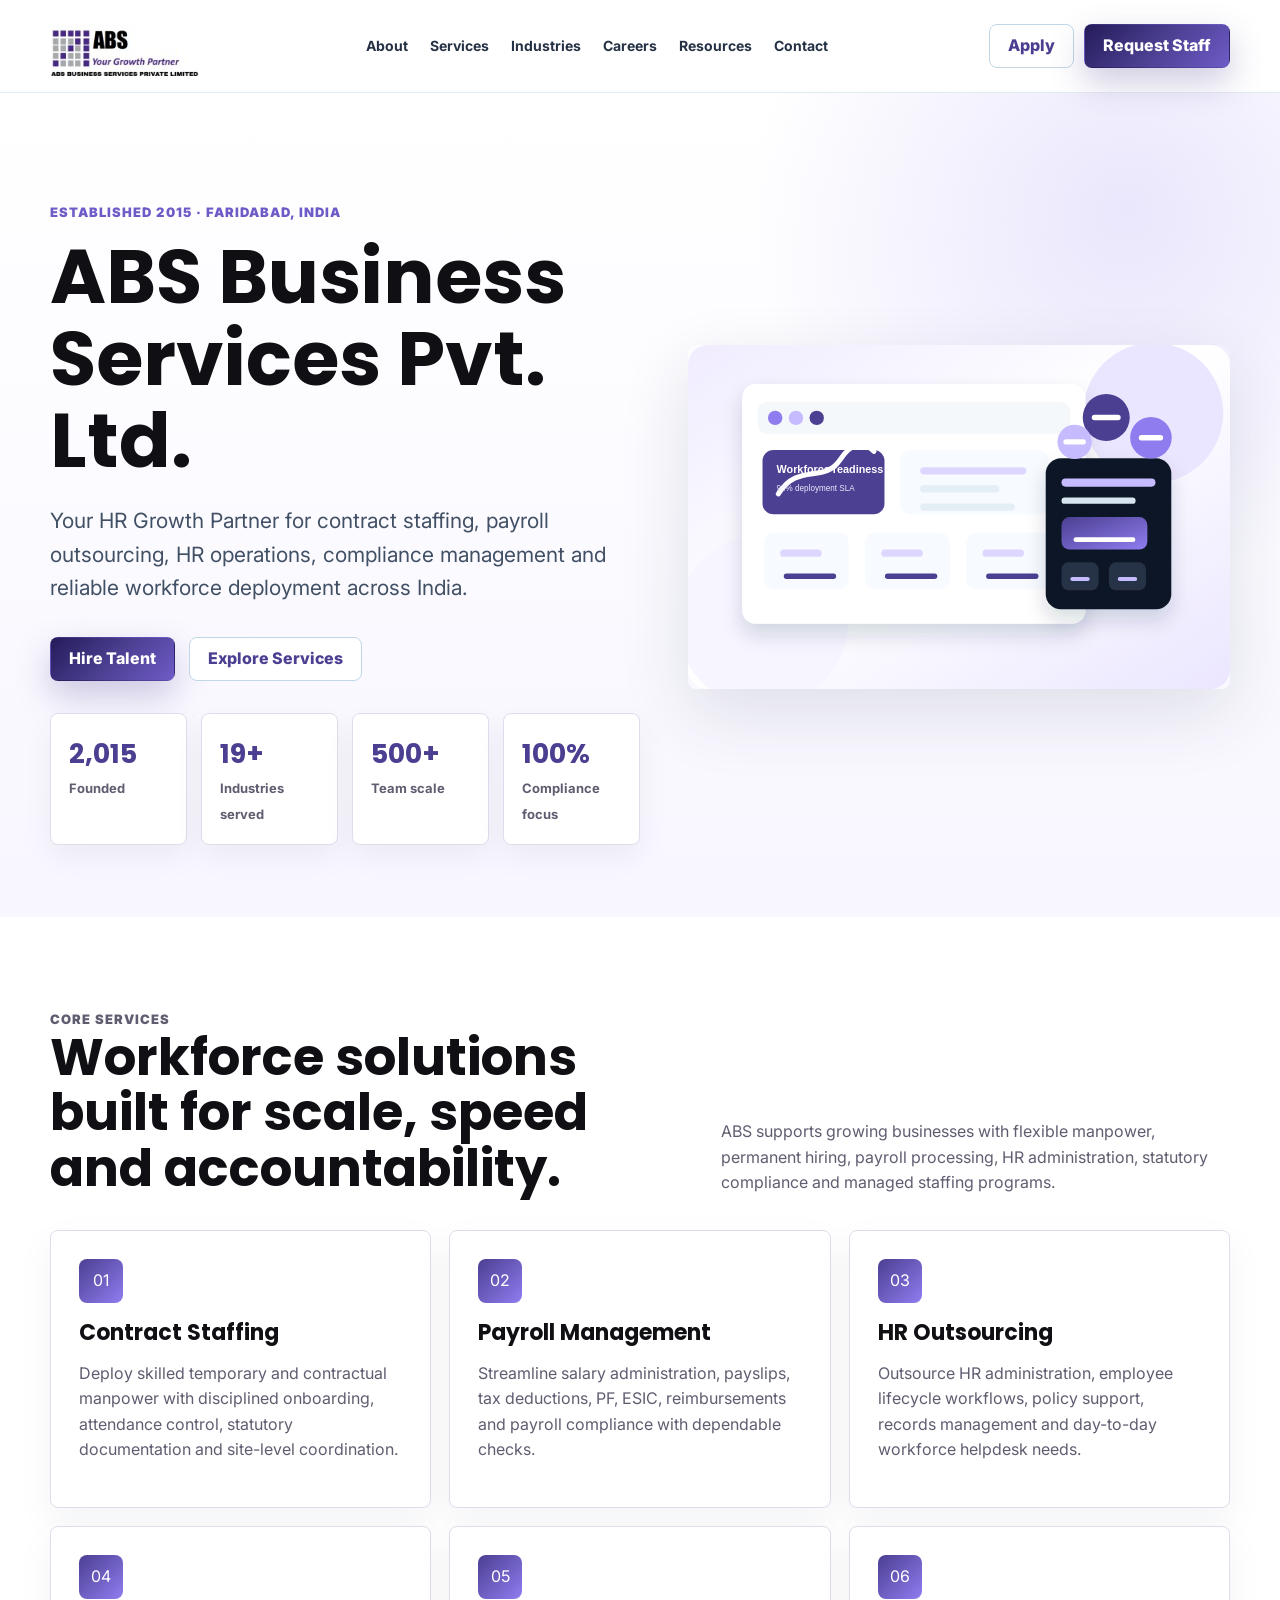
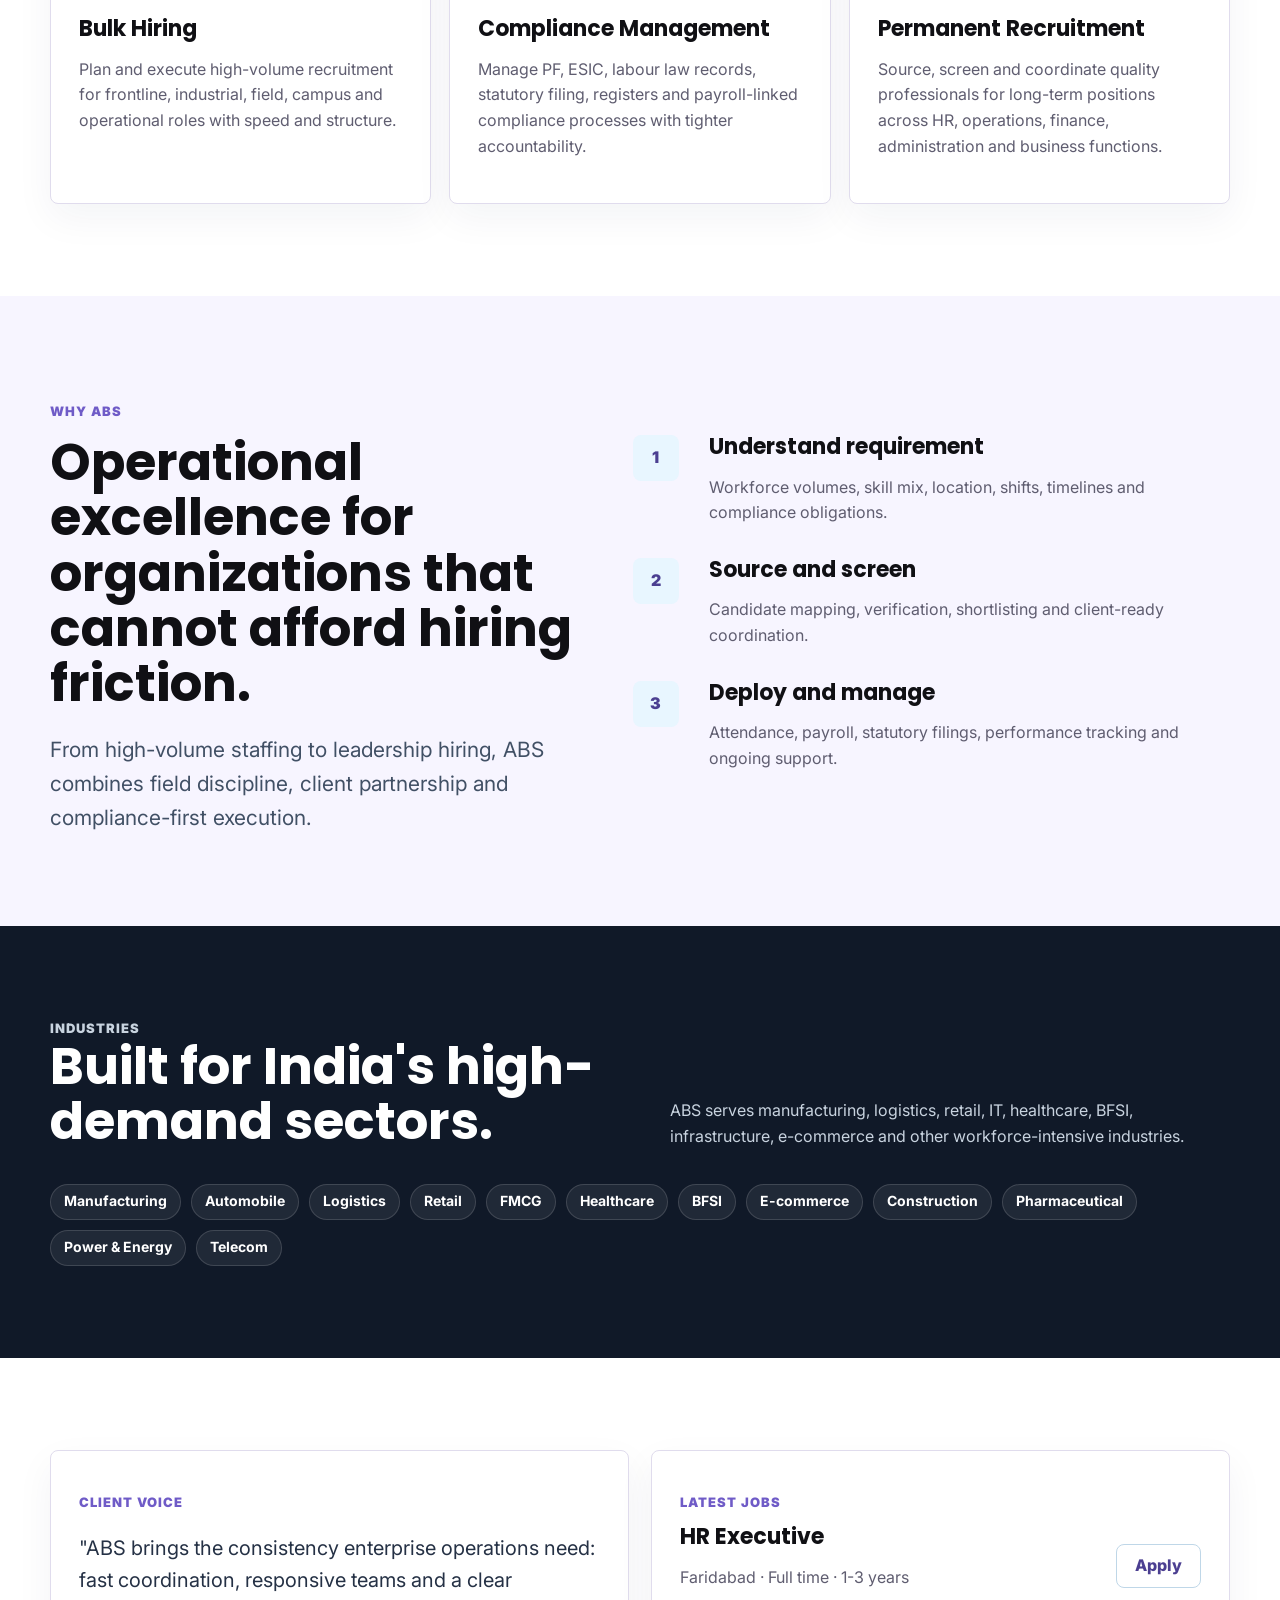
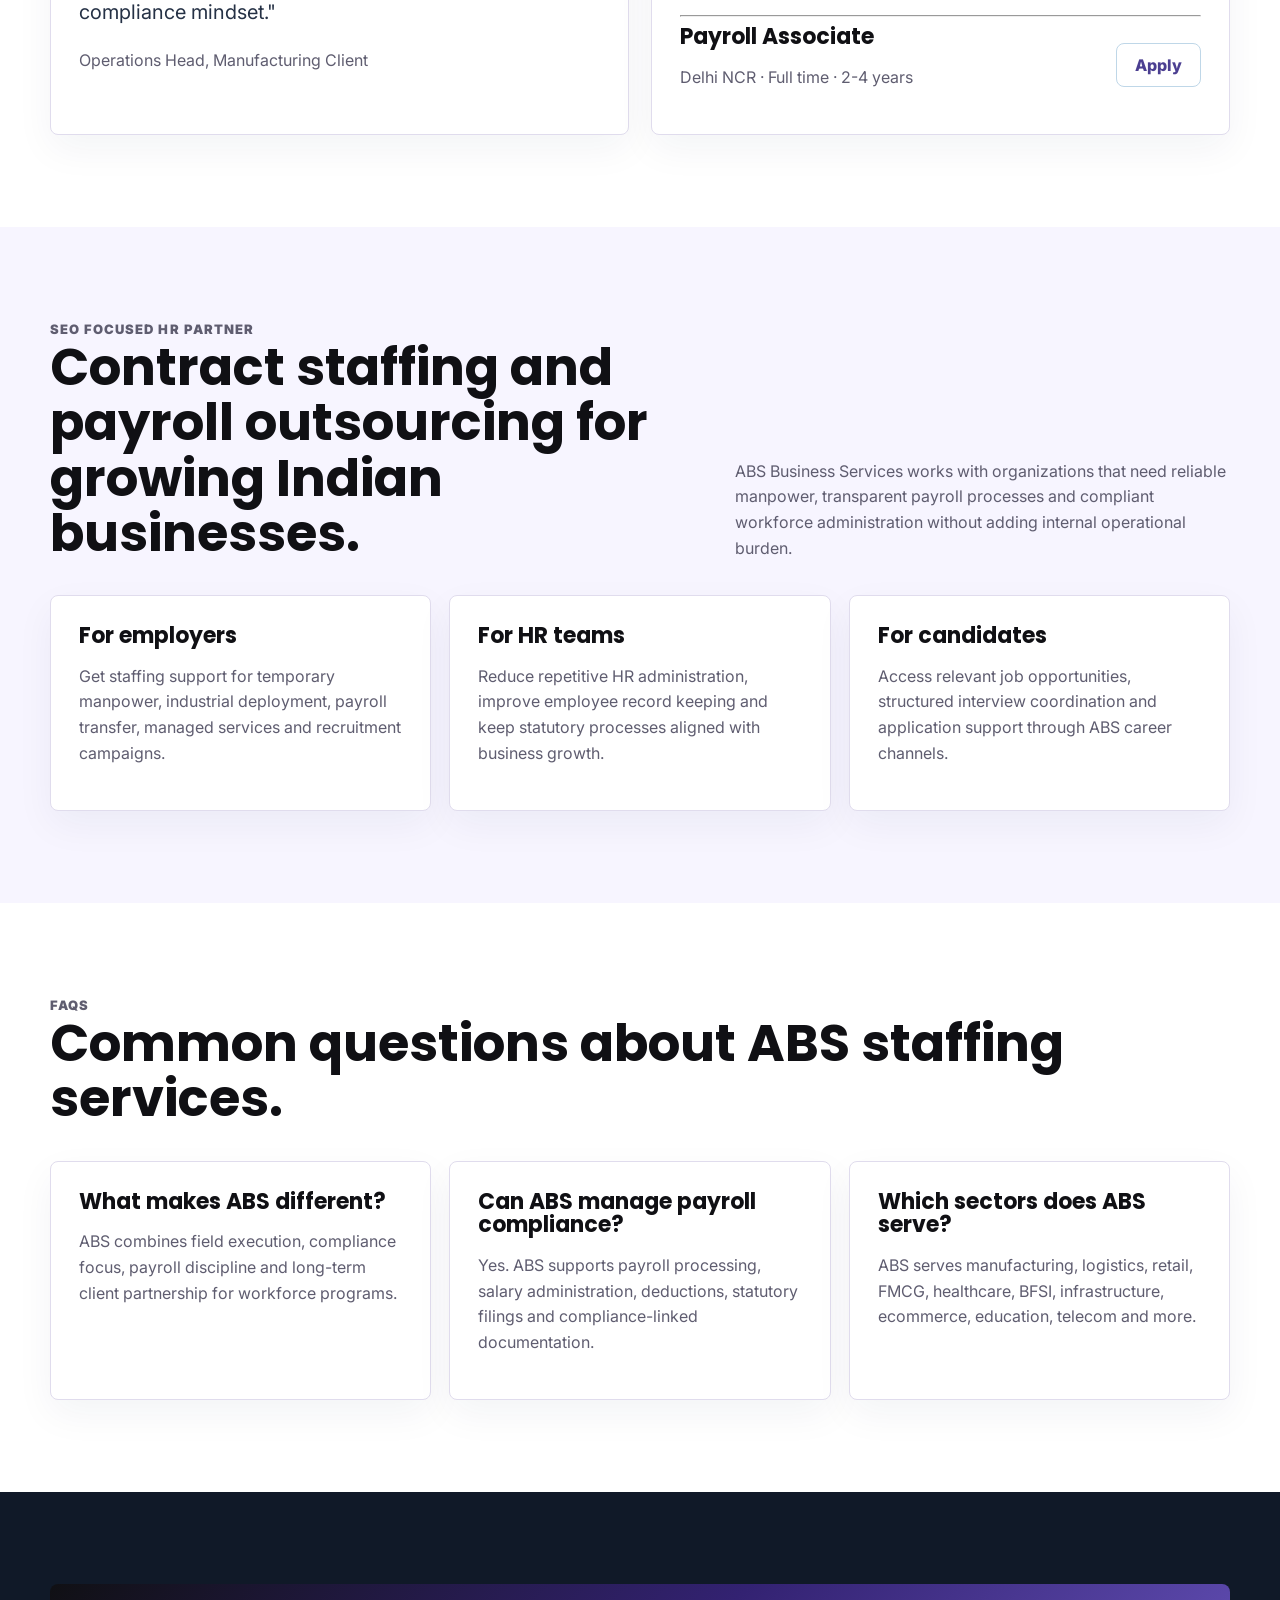
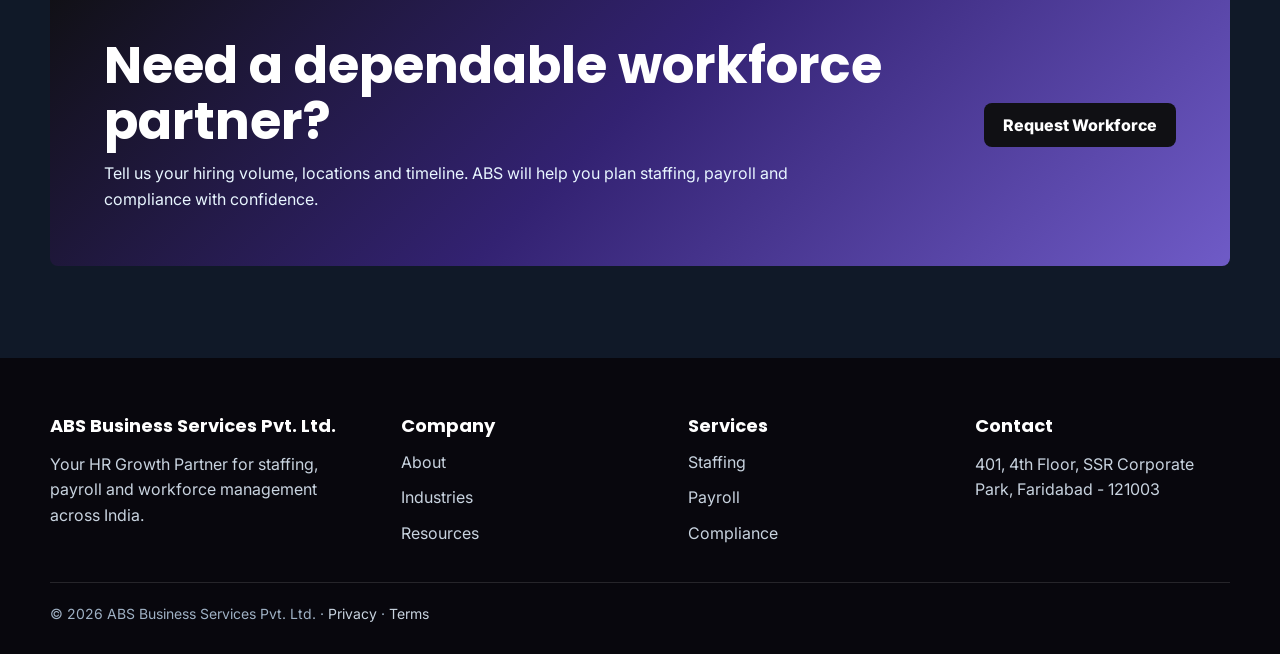
==== index.html @ 5b606b96 "Initial commit" ====
<!doctype html>
<html lang="en">
<head>
  <meta charset="utf-8">
  <meta name="viewport" content="width=device-width, initial-scale=1">
  <title>ABS Business Services Pvt. Ltd. | Your HR Growth Partner</title>
  <meta name="description" content="ABS Business Services Pvt. Ltd. is a Faridabad-based HR growth partner offering contract staffing, bulk hiring, payroll management, HR outsourcing, compliance and workforce management across India.">
  <meta name="keywords" content="contract staffing company India, payroll outsourcing Faridabad, HR outsourcing services, workforce management India, bulk hiring agency, staffing services Haryana">
  <meta property="og:title" content="ABS Business Services | Workforce Management and Staffing">
  <meta property="og:description" content="Scalable staffing, payroll and HR outsourcing solutions for enterprise teams.">
  <meta property="og:image" content="assets/abs-logo.png">
  <meta name="twitter:card" content="summary_large_image">
  <link rel="canonical" href="https://abs-bs.com/">
  <link rel="preconnect" href="https://fonts.googleapis.com">
  <link rel="preconnect" href="https://fonts.gstatic.com" crossorigin>
  <link href="https://fonts.googleapis.com/css2?family=Inter:wght@400;600;700;800;900&family=Poppins:wght@600;700;800&display=swap" rel="stylesheet">
  <link rel="stylesheet" href="styles.css">
  <script type="application/ld+json">{"@context":"https://schema.org","@type":"Organization","name":"ABS Business Services Pvt. Ltd.","url":"https://abs-bs.com","logo":"https://abs-bs.com/assets/abs-logo.png","slogan":"Your HR Growth Partner","foundingDate":"2015","address":{"@type":"PostalAddress","streetAddress":"401, 4th Floor, SSR Corporate Park, Opposite NHPC Metro Station, Main Mathura Road","addressLocality":"Faridabad","addressRegion":"Haryana","postalCode":"121003","addressCountry":"IN"},"knowsAbout":["Contract Staffing","Payroll Management","HR Outsourcing","Compliance Management","Bulk Hiring","Workforce Management"]}</script>
  <script type="application/ld+json">{"@context":"https://schema.org","@type":"FAQPage","mainEntity":[{"@type":"Question","name":"What services does ABS Business Services provide?","acceptedAnswer":{"@type":"Answer","text":"ABS provides contract staffing, general staffing, permanent recruitment, executive search, payroll management, HR outsourcing, workforce management, compliance management, industrial staffing, bulk hiring and managed services."}},{"@type":"Question","name":"Where is ABS Business Services located?","acceptedAnswer":{"@type":"Answer","text":"ABS Business Services is headquartered in Faridabad, Haryana, India, with its corporate office at SSR Corporate Park opposite NHPC Metro Station on Main Mathura Road."}},{"@type":"Question","name":"Can ABS support large-scale hiring?","acceptedAnswer":{"@type":"Answer","text":"Yes. ABS supports bulk hiring, volume recruitment, campus hiring and managed workforce programs for organizations across India."}}]}</script>
</head>
<body>
  <header class="site-header">
    <div class="container nav">
      <a class="brand" href="index.html"><img class="brand-logo" src="assets/abs-logo.png" alt="ABS Business Services Pvt. Ltd. logo"></a>
      <nav class="nav-links" aria-label="Primary navigation">
        <a href="about.html">About</a><a href="services.html">Services</a><a href="industries.html">Industries</a><a href="careers.html">Careers</a><a href="blog.html">Resources</a><a href="contact.html">Contact</a>
      </nav>
      <div class="nav-actions"><a class="btn btn-outline" href="careers.html">Apply</a><a class="btn btn-primary" href="employers.html">Request Staff</a><button class="menu-toggle" aria-label="Open menu" aria-expanded="false"></button></div>
    </div>
  </header>

  <main>
    <section class="hero">
      <div class="container hero-grid">
        <div>
          <p class="eyebrow">Established 2015 &middot; Faridabad, India</p>
          <h1>ABS Business Services Pvt. Ltd.</h1>
          <p class="lead">Your HR Growth Partner for contract staffing, payroll outsourcing, HR operations, compliance management and reliable workforce deployment across India.</p>
          <div class="hero-actions">
            <a class="btn btn-primary" href="employers.html">Hire Talent</a>
            <a class="btn btn-outline" href="services.html">Explore Services</a>
          </div>
          <div class="metric-strip">
            <div class="metric"><strong data-count="2015"></strong><span>Founded</span></div>
            <div class="metric"><strong data-count="19" data-suffix="+"></strong><span>Industries served</span></div>
            <div class="metric"><strong data-count="500" data-suffix="+"></strong><span>Team scale</span></div>
            <div class="metric"><strong data-count="100" data-suffix="%"></strong><span>Compliance focus</span></div>
          </div>
        </div>
        <div class="hero-card"><img src="assets/hero-workforce.svg" alt="Corporate workforce management dashboard illustration"></div>
      </div>
    </section>

    <section>
      <div class="container">
        <div class="section-head">
          <div><p class="eyebrow">Core Services</p><h2>Workforce solutions built for scale, speed and accountability.</h2></div>
          <p>ABS supports growing businesses with flexible manpower, permanent hiring, payroll processing, HR administration, statutory compliance and managed staffing programs.</p>
        </div>
        <div class="grid-3">
          <article class="card reveal"><div class="icon">01</div><h3>Contract Staffing</h3><p class="muted">Deploy skilled temporary and contractual manpower with disciplined onboarding, attendance control, statutory documentation and site-level coordination.</p></article>
          <article class="card reveal"><div class="icon">02</div><h3>Payroll Management</h3><p class="muted">Streamline salary administration, payslips, tax deductions, PF, ESIC, reimbursements and payroll compliance with dependable checks.</p></article>
          <article class="card reveal"><div class="icon">03</div><h3>HR Outsourcing</h3><p class="muted">Outsource HR administration, employee lifecycle workflows, policy support, records management and day-to-day workforce helpdesk needs.</p></article>
          <article class="card reveal"><div class="icon">04</div><h3>Bulk Hiring</h3><p class="muted">Plan and execute high-volume recruitment for frontline, industrial, field, campus and operational roles with speed and structure.</p></article>
          <article class="card reveal"><div class="icon">05</div><h3>Compliance Management</h3><p class="muted">Manage PF, ESIC, labour law records, statutory filing, registers and payroll-linked compliance processes with tighter accountability.</p></article>
          <article class="card reveal"><div class="icon">06</div><h3>Permanent Recruitment</h3><p class="muted">Source, screen and coordinate quality professionals for long-term positions across HR, operations, finance, administration and business functions.</p></article>
        </div>
      </div>
    </section>

    <section class="band">
      <div class="container split">
        <div>
          <p class="eyebrow">Why ABS</p>
          <h2>Operational excellence for organizations that cannot afford hiring friction.</h2>
          <p class="lead">From high-volume staffing to leadership hiring, ABS combines field discipline, client partnership and compliance-first execution.</p>
        </div>
        <div class="process">
          <article class="process-item"><div><h3>Understand requirement</h3><p class="muted">Workforce volumes, skill mix, location, shifts, timelines and compliance obligations.</p></div></article>
          <article class="process-item"><div><h3>Source and screen</h3><p class="muted">Candidate mapping, verification, shortlisting and client-ready coordination.</p></div></article>
          <article class="process-item"><div><h3>Deploy and manage</h3><p class="muted">Attendance, payroll, statutory filings, performance tracking and ongoing support.</p></div></article>
        </div>
      </div>
    </section>

    <section class="dark-band">
      <div class="container">
        <div class="section-head">
          <div><p class="eyebrow">Industries</p><h2>Built for India's high-demand sectors.</h2></div>
          <p>ABS serves manufacturing, logistics, retail, IT, healthcare, BFSI, infrastructure, e-commerce and other workforce-intensive industries.</p>
        </div>
        <div class="pill-row">
          <span class="pill">Manufacturing</span><span class="pill">Automobile</span><span class="pill">Logistics</span><span class="pill">Retail</span><span class="pill">FMCG</span><span class="pill">Healthcare</span><span class="pill">BFSI</span><span class="pill">E-commerce</span><span class="pill">Construction</span><span class="pill">Pharmaceutical</span><span class="pill">Power & Energy</span><span class="pill">Telecom</span>
        </div>
      </div>
    </section>

    <section>
      <div class="container grid-2">
        <article class="card">
          <p class="eyebrow">Client Voice</p>
          <p class="testimonial">"ABS brings the consistency enterprise operations need: fast coordination, responsive teams and a clear compliance mindset."</p>
          <p class="muted">Operations Head, Manufacturing Client</p>
        </article>
        <article class="card">
          <p class="eyebrow">Latest Jobs</p>
          <div class="job-card"><div><h3>HR Executive</h3><p class="muted">Faridabad &middot; Full time &middot; 1-3 years</p></div><a class="btn btn-outline" href="careers.html">Apply</a></div>
          <hr>
          <div class="job-card"><div><h3>Payroll Associate</h3><p class="muted">Delhi NCR &middot; Full time &middot; 2-4 years</p></div><a class="btn btn-outline" href="careers.html">Apply</a></div>
        </article>
      </div>
    </section>

    <section class="band">
      <div class="container">
        <div class="section-head">
          <div><p class="eyebrow">SEO Focused HR Partner</p><h2>Contract staffing and payroll outsourcing for growing Indian businesses.</h2></div>
          <p>ABS Business Services works with organizations that need reliable manpower, transparent payroll processes and compliant workforce administration without adding internal operational burden.</p>
        </div>
        <div class="grid-3">
          <article class="card"><h3>For employers</h3><p class="muted">Get staffing support for temporary manpower, industrial deployment, payroll transfer, managed services and recruitment campaigns.</p></article>
          <article class="card"><h3>For HR teams</h3><p class="muted">Reduce repetitive HR administration, improve employee record keeping and keep statutory processes aligned with business growth.</p></article>
          <article class="card"><h3>For candidates</h3><p class="muted">Access relevant job opportunities, structured interview coordination and application support through ABS career channels.</p></article>
        </div>
      </div>
    </section>

    <section>
      <div class="container">
        <div class="section-head">
          <div><p class="eyebrow">FAQs</p><h2>Common questions about ABS staffing services.</h2></div>
        </div>
        <div class="grid-3">
          <article class="card"><h3>What makes ABS different?</h3><p class="muted">ABS combines field execution, compliance focus, payroll discipline and long-term client partnership for workforce programs.</p></article>
          <article class="card"><h3>Can ABS manage payroll compliance?</h3><p class="muted">Yes. ABS supports payroll processing, salary administration, deductions, statutory filings and compliance-linked documentation.</p></article>
          <article class="card"><h3>Which sectors does ABS serve?</h3><p class="muted">ABS serves manufacturing, logistics, retail, FMCG, healthcare, BFSI, infrastructure, ecommerce, education, telecom and more.</p></article>
        </div>
      </div>
    </section>

    <section class="dark-band">
      <div class="container">
        <div class="cta">
          <div><h2>Need a dependable workforce partner?</h2><p>Tell us your hiring volume, locations and timeline. ABS will help you plan staffing, payroll and compliance with confidence.</p></div>
          <a class="btn btn-dark" href="employers.html">Request Workforce</a>
        </div>
      </div>
    </section>
  </main>

  <footer class="footer">
    <div class="container footer-grid">
      <div><h3>ABS Business Services Pvt. Ltd.</h3><p>Your HR Growth Partner for staffing, payroll and workforce management across India.</p></div>
      <div><h3>Company</h3><ul><li><a href="about.html">About</a></li><li><a href="industries.html">Industries</a></li><li><a href="blog.html">Resources</a></li></ul></div>
      <div><h3>Services</h3><ul><li><a href="services.html">Staffing</a></li><li><a href="services.html#payroll">Payroll</a></li><li><a href="services.html#compliance">Compliance</a></li></ul></div>
      <div><h3>Contact</h3><p>401, 4th Floor, SSR Corporate Park, Faridabad - 121003</p></div>
    </div>
    <div class="container copyright">&copy; 2026 ABS Business Services Pvt. Ltd. &middot; <a href="privacy.html">Privacy</a> &middot; <a href="terms.html">Terms</a></div>
  </footer>
  <script src="script.js"></script>
</body>
</html>
---- styles.css ----
:root {
  --primary: #4b3f91;
  --secondary: #6f5bc7;
  --accent: #8f7df0;
  --dark: #101014;
  --muted: #5f5d70;
  --line: #e0dced;
  --soft: #f7f5ff;
  --white: #ffffff;
  --shadow: 0 24px 70px rgba(15, 38, 67, .12);
  --radius: 8px;
}

* { box-sizing: border-box; }
html { scroll-behavior: smooth; }
body {
  margin: 0;
  font-family: Inter, ui-sans-serif, system-ui, -apple-system, BlinkMacSystemFont, "Segoe UI", sans-serif;
  color: var(--dark);
  background: var(--white);
  line-height: 1.6;
}

a { color: inherit; text-decoration: none; }
img { display: block; max-width: 100%; }
button, input, textarea, select { font: inherit; }

.container { width: min(1180px, calc(100% - 40px)); margin: 0 auto; }
.site-header {
  position: sticky;
  top: 0;
  z-index: 20;
  background: rgba(255,255,255,.92);
  backdrop-filter: blur(16px);
  border-bottom: 1px solid rgba(220,231,239,.8);
}
.nav { display: flex; align-items: center; justify-content: space-between; min-height: 76px; gap: 20px; }
.brand { display: flex; align-items: center; gap: 12px; font-weight: 800; letter-spacing: 0; }
.brand-logo { width: 154px; height: auto; }
.brand-mark {
  display: grid; place-items: center;
  width: 44px; height: 44px; border-radius: 8px;
  color: #fff; background: linear-gradient(135deg, var(--primary), var(--accent));
  box-shadow: 0 14px 32px rgba(75,63,145,.24);
}
.brand small { display: block; color: var(--muted); font-size: 12px; font-weight: 700; text-transform: uppercase; }
.nav-links { display: flex; align-items: center; gap: 22px; font-size: 14px; font-weight: 700; color: #253145; }
.nav-links a:hover { color: var(--secondary); }
.nav-actions { display: flex; align-items: center; gap: 10px; }
.menu-toggle { display: none; border: 0; background: var(--soft); width: 42px; height: 42px; border-radius: var(--radius); position: relative; }
.menu-toggle::before {
  content: "";
  width: 18px;
  height: 2px;
  background: var(--primary);
  box-shadow: 0 6px 0 var(--primary), 0 -6px 0 var(--primary);
}
.btn {
  display: inline-flex; align-items: center; justify-content: center; gap: 9px;
  min-height: 44px; padding: 0 18px; border-radius: var(--radius);
  border: 1px solid transparent; font-weight: 800; cursor: pointer;
  transition: transform .2s ease, box-shadow .2s ease, background .2s ease;
}
.btn:hover { transform: translateY(-2px); }
.btn-primary { color: #fff; background: linear-gradient(135deg, #241b59, var(--primary), var(--secondary)); box-shadow: 0 14px 34px rgba(75,63,145,.28); }
.btn-outline { color: var(--primary); border-color: #bfd7e8; background: #fff; }
.btn-dark { color: #fff; background: var(--dark); }

.hero {
  min-height: calc(100vh - 76px);
  display: grid;
  align-items: center;
  padding: 56px 0 32px;
  background:
    radial-gradient(circle at 88% 14%, rgba(143,125,240,.18), transparent 28%),
    linear-gradient(180deg, #fff 0%, #f8f6ff 100%);
}
.hero-grid { display: grid; grid-template-columns: 1fr .92fr; gap: 48px; align-items: center; }
.eyebrow { color: var(--secondary); font-weight: 900; text-transform: uppercase; letter-spacing: .08em; font-size: 13px; }
h1, h2, h3 { font-family: Poppins, Inter, sans-serif; line-height: 1.08; letter-spacing: 0; margin: 0; }
h1 { font-size: clamp(42px, 6vw, 76px); max-width: 870px; }
h2 { font-size: clamp(30px, 4vw, 52px); }
h3 { font-size: 22px; }
.lead { font-size: clamp(17px, 2vw, 21px); color: #415065; max-width: 730px; margin: 22px 0 0; }
.hero-actions { display: flex; flex-wrap: wrap; gap: 14px; margin-top: 32px; }
.hero-card { position: relative; }
.hero-card img { border-radius: 8px; box-shadow: var(--shadow); }
.metric-strip {
  display: grid; grid-template-columns: repeat(4, 1fr); gap: 14px;
  margin-top: 32px;
}
.metric {
  padding: 18px; background: #fff; border: 1px solid var(--line); border-radius: var(--radius);
  box-shadow: 0 12px 30px rgba(16,45,72,.06);
}
.metric strong { display: block; color: var(--primary); font-size: 27px; font-family: Poppins, sans-serif; }
.metric span { color: var(--muted); font-size: 13px; font-weight: 700; }

section { padding: 92px 0; }
.section-head { display: flex; justify-content: space-between; gap: 28px; align-items: end; margin-bottom: 34px; }
.section-head p { max-width: 560px; color: var(--muted); margin: 0; }
.band { background: var(--soft); }
.dark-band { background: #101928; color: #fff; }
.dark-band p, .dark-band .muted { color: #c8d3df; }
.grid-3 { display: grid; grid-template-columns: repeat(3, 1fr); gap: 18px; }
.grid-2 { display: grid; grid-template-columns: repeat(2, 1fr); gap: 22px; }
.card {
  background: #fff; border: 1px solid var(--line); border-radius: var(--radius);
  padding: 28px; box-shadow: 0 14px 38px rgba(16,45,72,.05);
}
.card:hover { transform: translateY(-3px); transition: transform .2s ease; }
.dark-band .card { background: #172235; border-color: rgba(255,255,255,.1); }
.icon {
  width: 44px; height: 44px; border-radius: 8px;
  display: grid; place-items: center; color: #fff;
  background: linear-gradient(135deg, var(--primary), var(--accent));
  margin-bottom: 18px;
}
.muted { color: var(--muted); }
.pill-row { display: flex; flex-wrap: wrap; gap: 10px; }
.pill {
  display: inline-flex; align-items: center; min-height: 36px; padding: 0 13px;
  border-radius: 999px; border: 1px solid var(--line); background: #fff; color: #314154; font-weight: 700; font-size: 14px;
}
.dark-band .pill { background: rgba(255,255,255,.07); border-color: rgba(255,255,255,.14); color: #fff; }
.process { counter-reset: step; display: grid; gap: 16px; }
.process-item { display: grid; grid-template-columns: 58px 1fr; gap: 18px; align-items: start; }
.process-item::before {
  counter-increment: step; content: counter(step);
  width: 46px; height: 46px; border-radius: 8px;
  display: grid; place-items: center;
  background: #e8f6ff; color: var(--primary); font-weight: 900;
}
.testimonial { font-size: 20px; color: #253145; }
.job-card { display: grid; grid-template-columns: 1fr auto; gap: 18px; align-items: center; }
.form {
  display: grid; gap: 14px;
}
.form input, .form textarea, .form select {
  width: 100%; border: 1px solid var(--line); border-radius: var(--radius);
  min-height: 48px; padding: 12px 14px; background: #fff; color: var(--dark);
}
.form textarea { min-height: 126px; resize: vertical; }
.cta {
  padding: 54px; border-radius: 8px;
  background: linear-gradient(135deg, #101014, #332272 48%, #6f5bc7);
  color: #fff; display: grid; grid-template-columns: 1fr auto; gap: 24px; align-items: center;
}
.cta p { color: #e8f6ff; margin: 12px 0 0; max-width: 760px; }
.page-hero { padding: 84px 0 54px; background: linear-gradient(180deg, #fff, #f8f6ff); }
.page-hero h1 { font-size: clamp(38px, 5vw, 64px); }
.split { display: grid; grid-template-columns: .95fr 1.05fr; gap: 42px; align-items: center; }
.timeline { border-left: 3px solid #d9ecf7; padding-left: 24px; display: grid; gap: 22px; }
.timeline article { position: relative; }
.timeline article::before { content: ""; position: absolute; left: -33px; top: 6px; width: 15px; height: 15px; border-radius: 50%; background: var(--accent); }
.footer { background: #08070d; color: #e7e2ff; padding: 58px 0 28px; }
.footer-grid { display: grid; grid-template-columns: 1.25fr repeat(3, 1fr); gap: 32px; }
.footer h3 { color: #fff; font-size: 18px; margin-bottom: 14px; }
.footer a, .footer p { color: #c8d3df; }
.footer ul { padding: 0; margin: 0; list-style: none; display: grid; gap: 10px; }
.copyright { border-top: 1px solid rgba(255,255,255,.12); margin-top: 36px; padding-top: 20px; color: #9fb1c4; font-size: 14px; }
.reveal { opacity: 0; transform: translateY(18px); transition: opacity .55s ease, transform .55s ease; }
.reveal.visible { opacity: 1; transform: none; }

@media (max-width: 940px) {
  .nav-links {
    position: absolute; inset: 76px 20px auto 20px; display: none; flex-direction: column;
    align-items: stretch; padding: 18px; background: #fff; border: 1px solid var(--line); border-radius: 8px; box-shadow: var(--shadow);
  }
  .nav-links.open { display: flex; }
  .menu-toggle { display: inline-grid; place-items: center; }
  .nav-actions .btn-outline { display: none; }
  .hero { min-height: auto; }
  .hero-grid, .split, .cta { grid-template-columns: 1fr; }
  .metric-strip, .grid-3, .grid-2, .footer-grid { grid-template-columns: 1fr; }
  .section-head { display: block; }
  .section-head p { margin-top: 14px; }
  section { padding: 68px 0; }
  .cta { padding: 34px; }
}

@media (max-width: 540px) {
  .container { width: min(100% - 28px, 1180px); }
  .nav { min-height: 68px; }
  .brand small { display: none; }
  .brand-logo { width: 132px; }
  .hero-actions, .nav-actions { width: auto; }
  .btn { width: 100%; }
  .nav-actions .btn-primary { display: none; }
  .hero-card { margin-top: 10px; }
  .job-card { grid-template-columns: 1fr; }
  .page-hero { padding-top: 58px; }
}
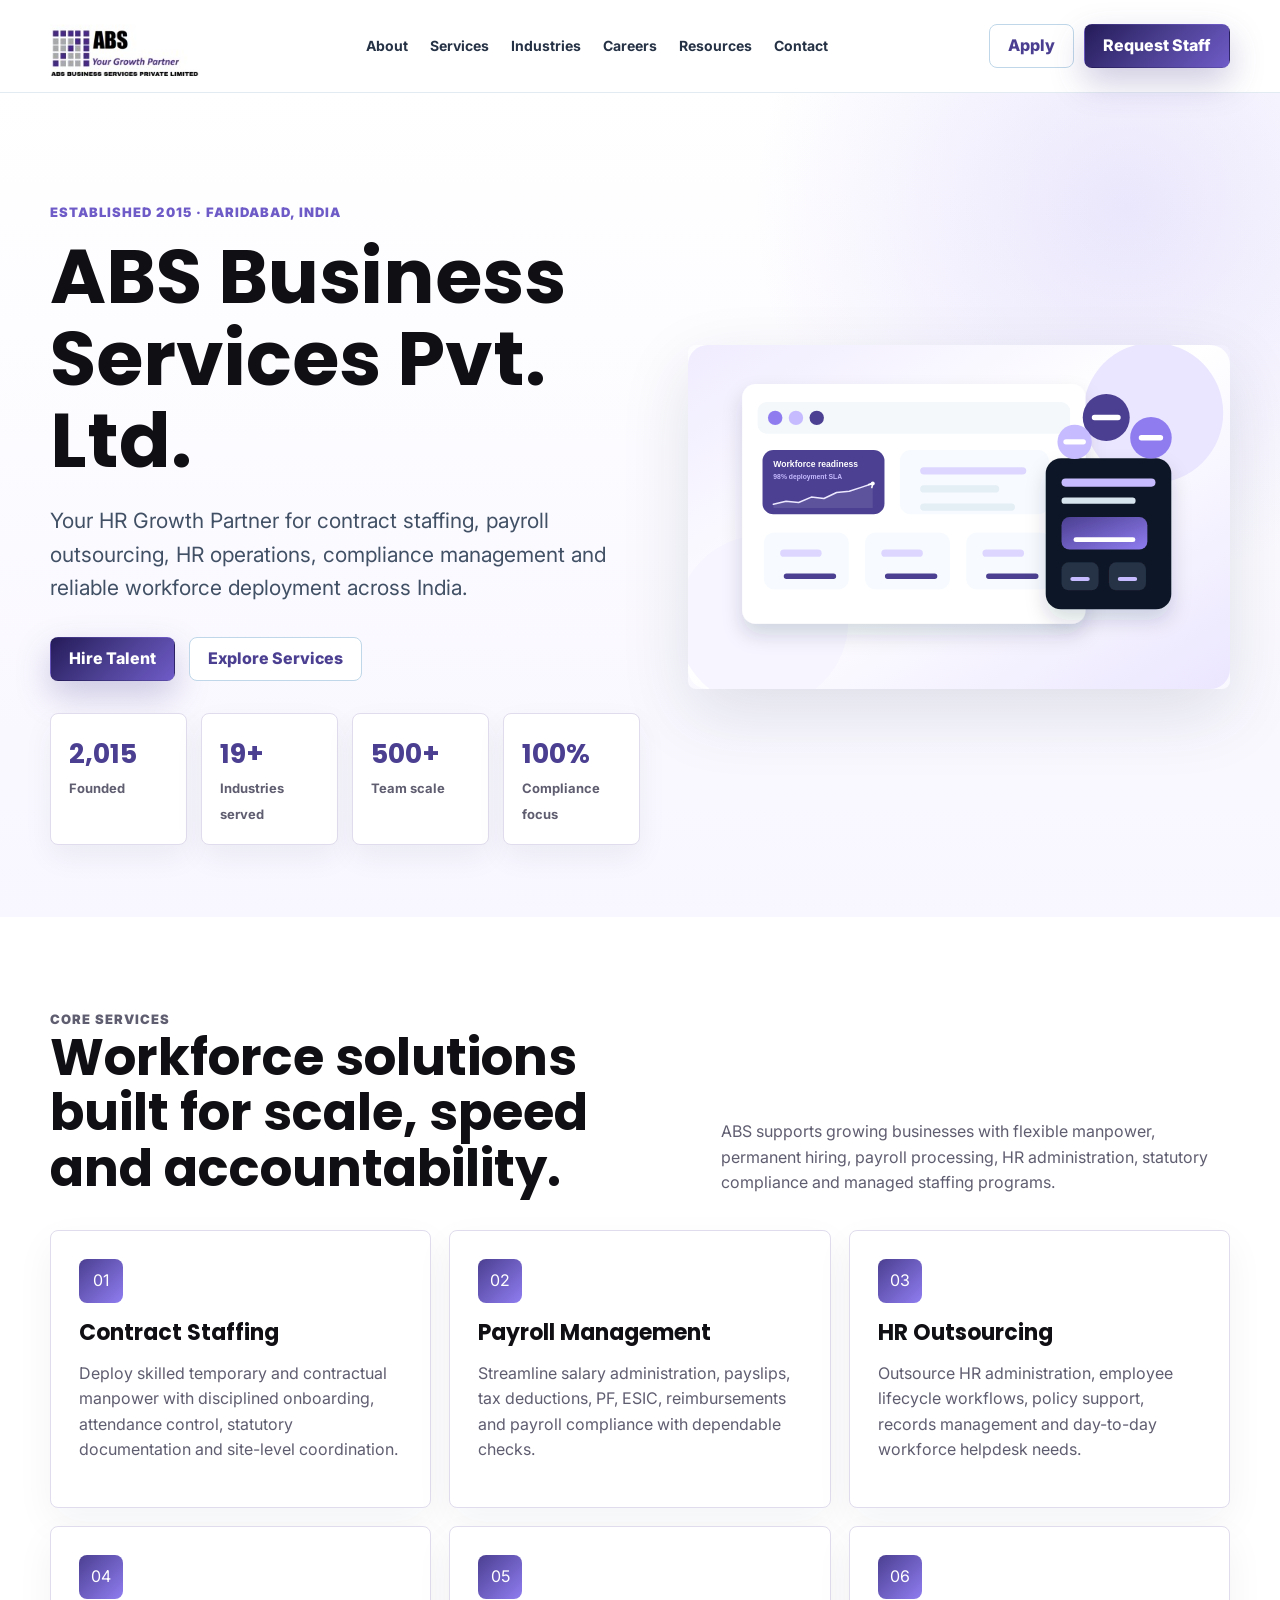
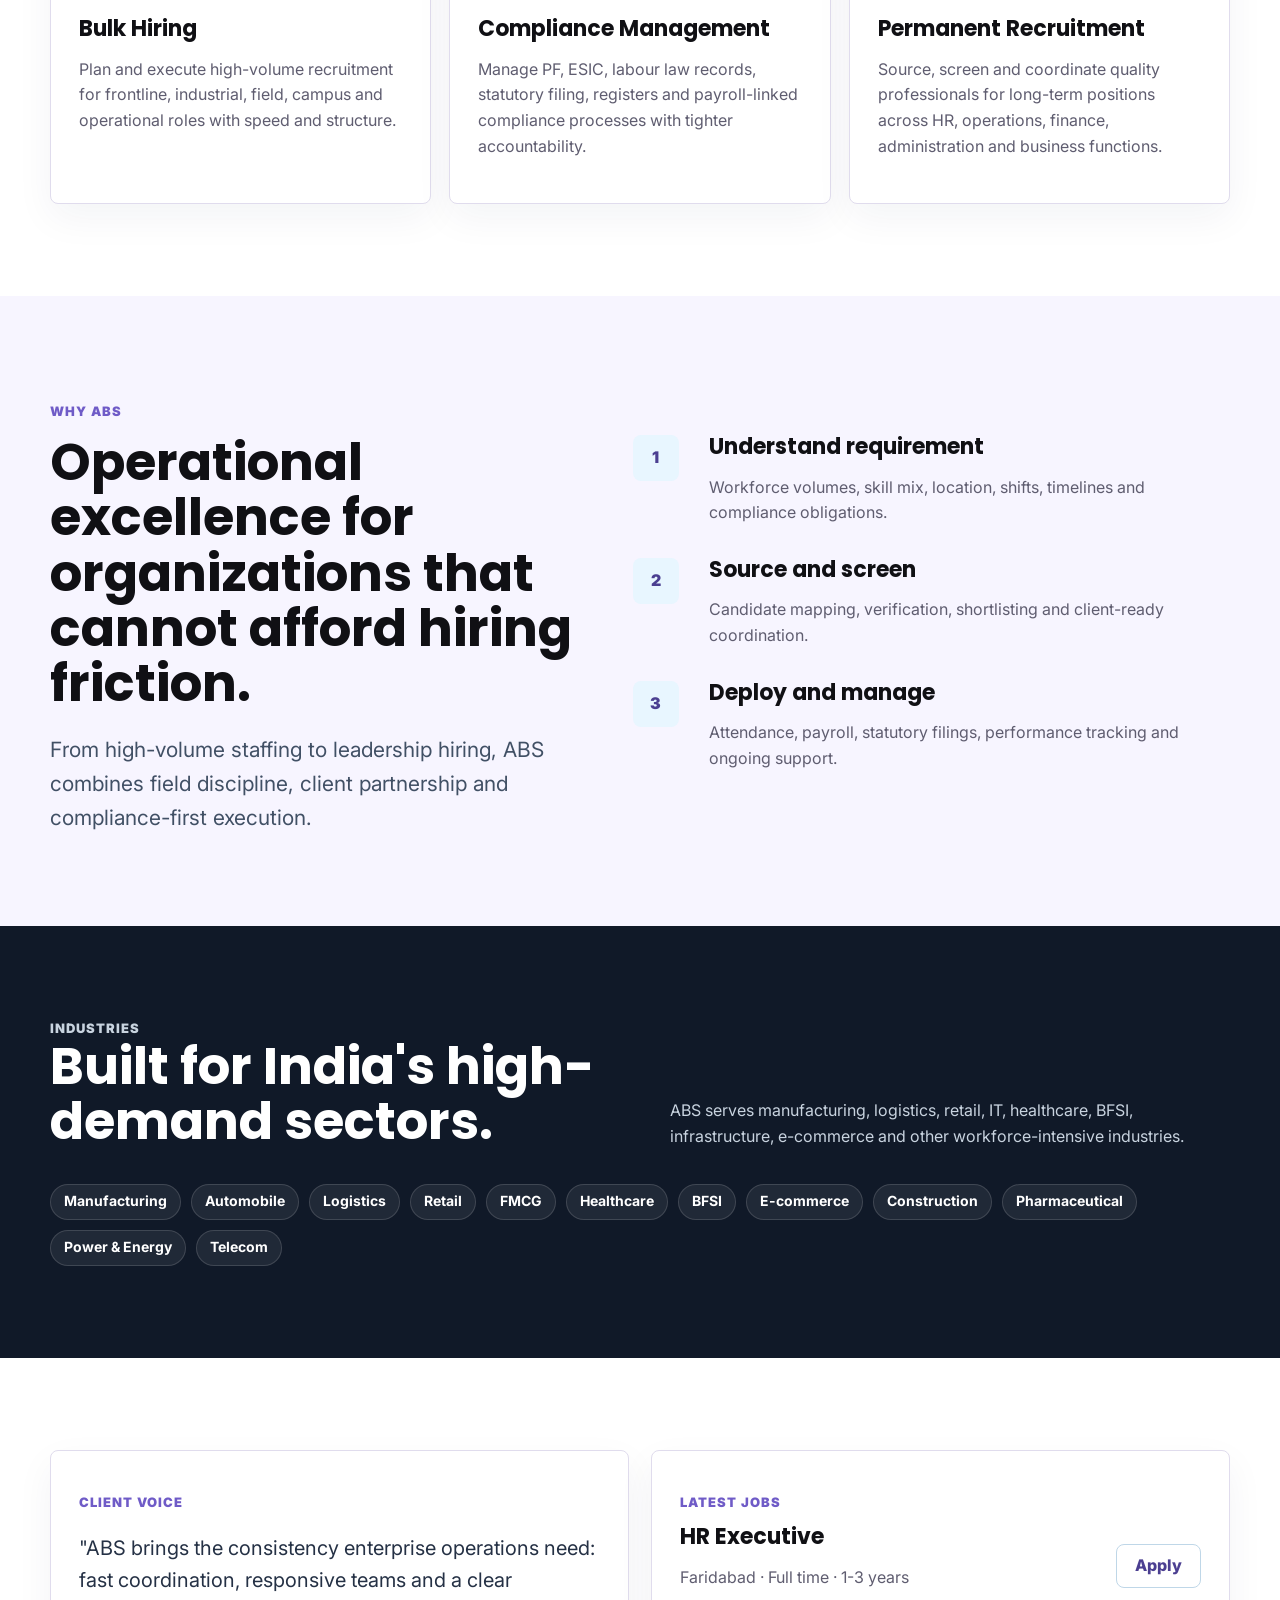
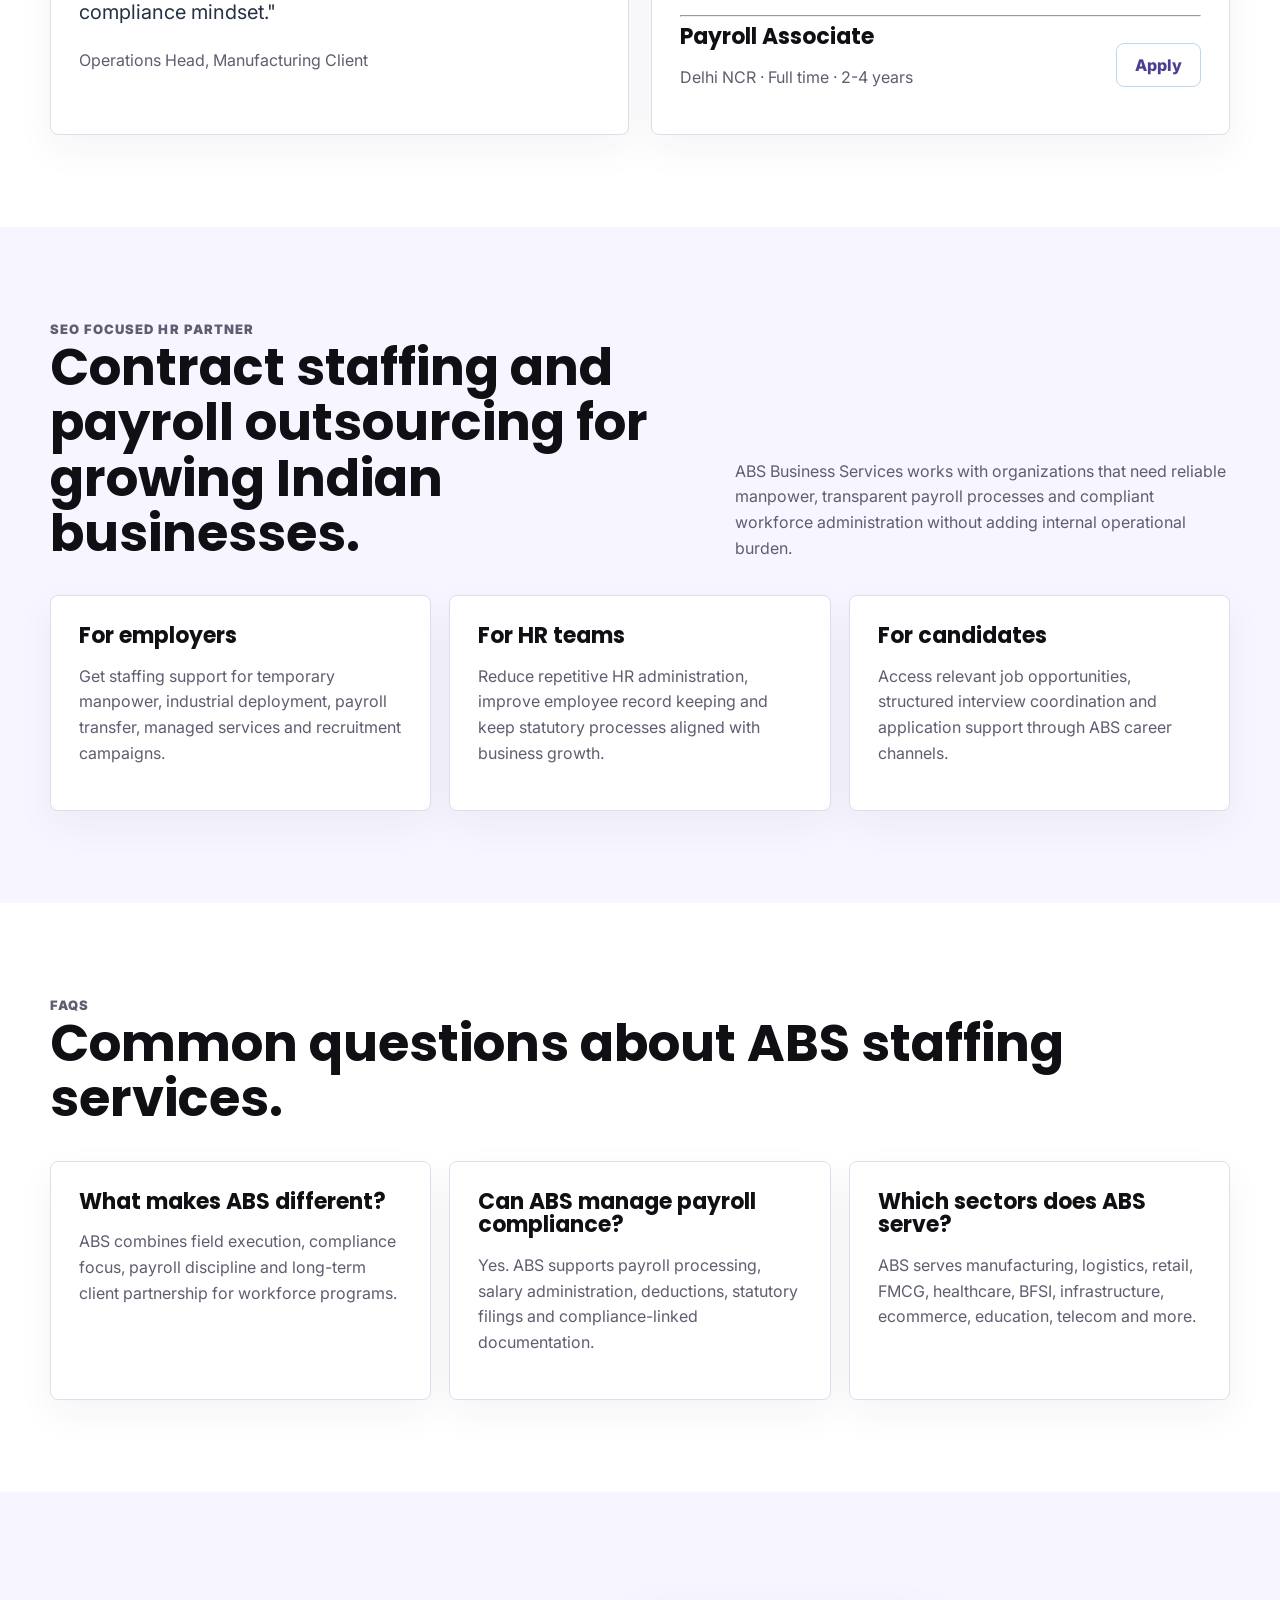
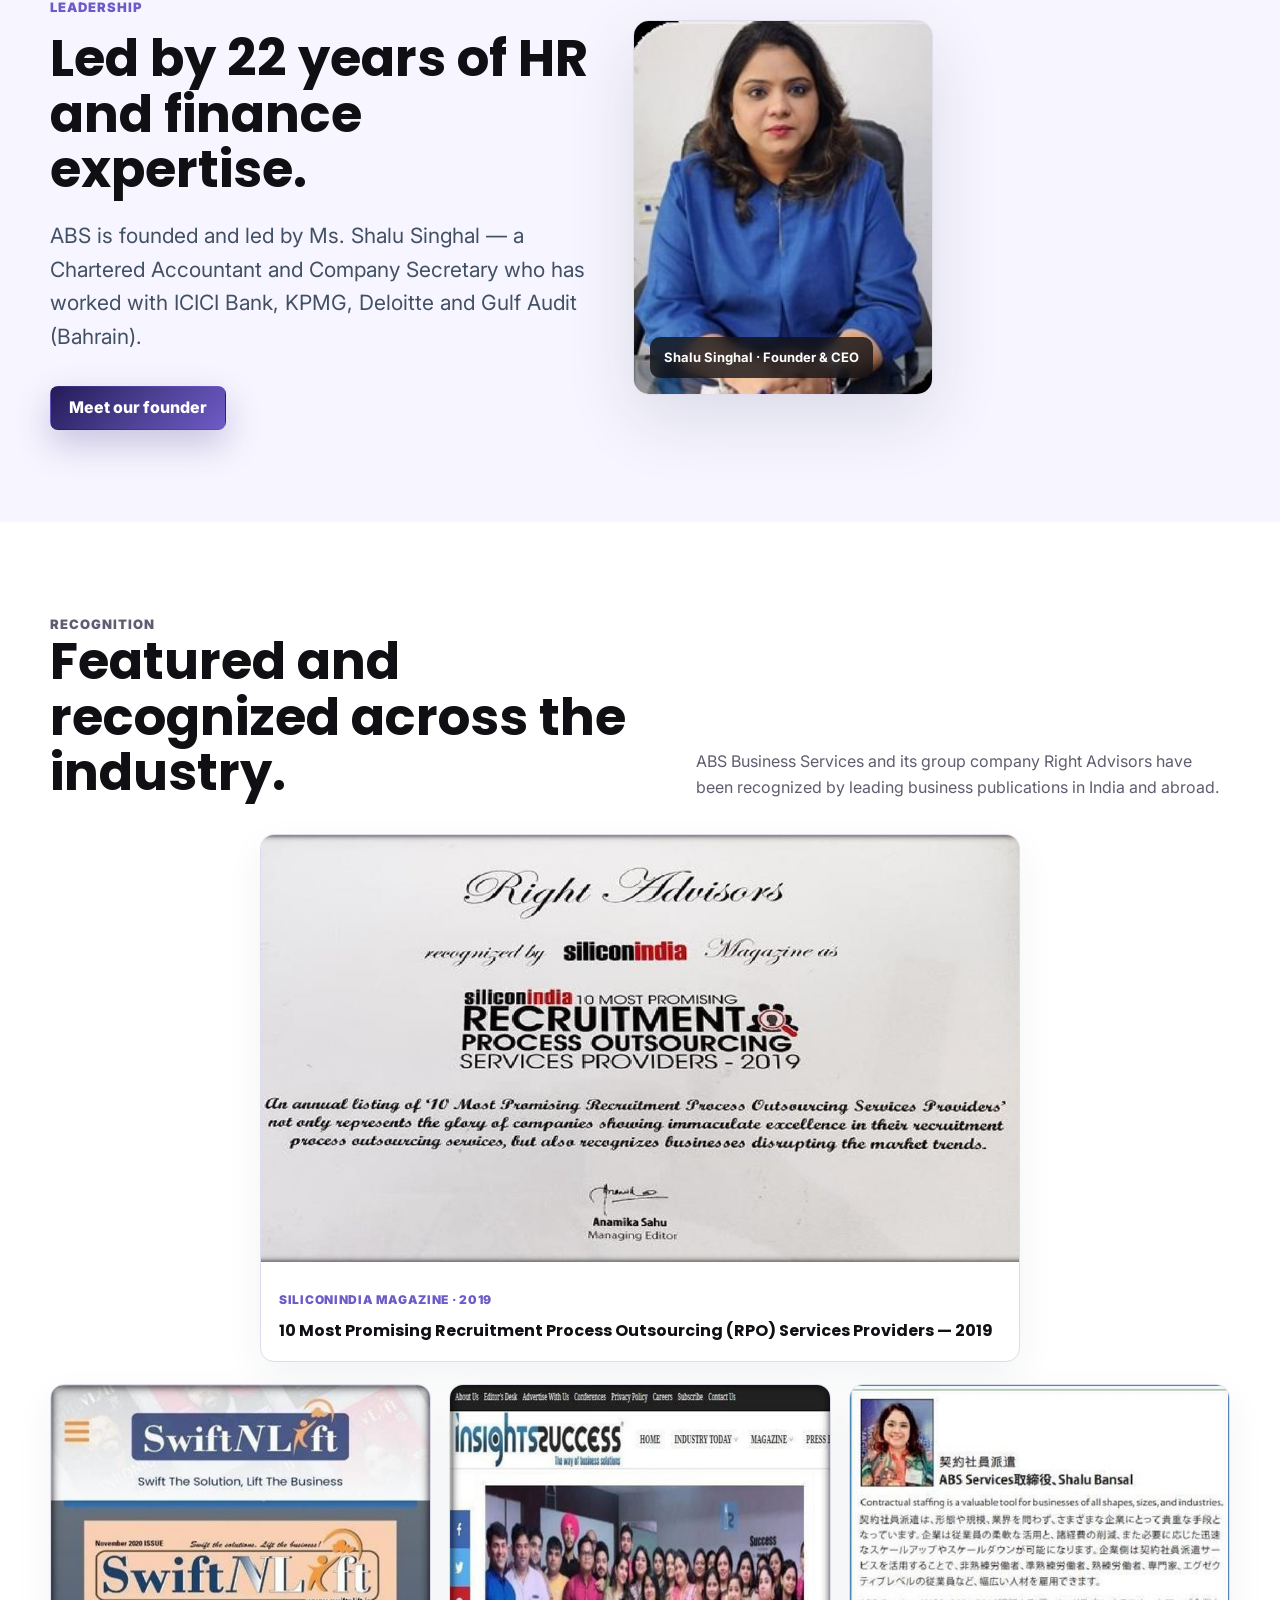
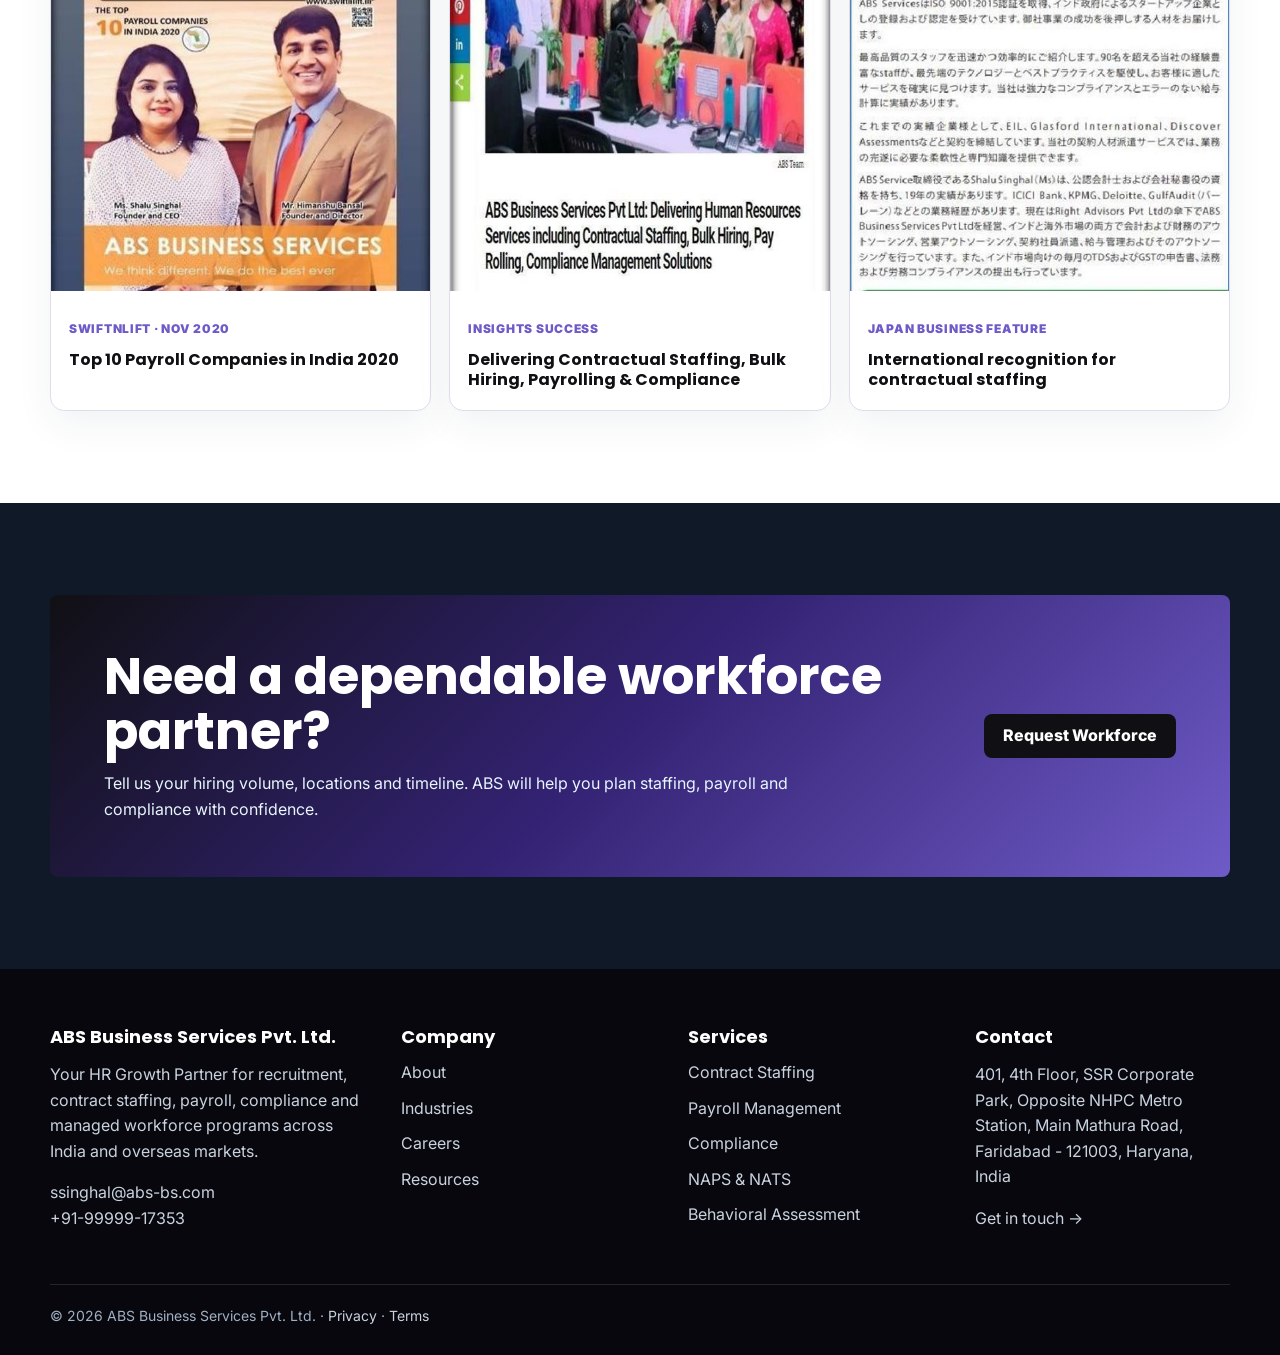
==== commit 2179430f: "first commit" ====
--- a/index.html
+++ b/index.html
@@ -19,15 +19,7 @@
   <script type="application/ld+json">{"@context":"https://schema.org","@type":"FAQPage","mainEntity":[{"@type":"Question","name":"What services does ABS Business Services provide?","acceptedAnswer":{"@type":"Answer","text":"ABS provides contract staffing, general staffing, permanent recruitment, executive search, payroll management, HR outsourcing, workforce management, compliance management, industrial staffing, bulk hiring and managed services."}},{"@type":"Question","name":"Where is ABS Business Services located?","acceptedAnswer":{"@type":"Answer","text":"ABS Business Services is headquartered in Faridabad, Haryana, India, with its corporate office at SSR Corporate Park opposite NHPC Metro Station on Main Mathura Road."}},{"@type":"Question","name":"Can ABS support large-scale hiring?","acceptedAnswer":{"@type":"Answer","text":"Yes. ABS supports bulk hiring, volume recruitment, campus hiring and managed workforce programs for organizations across India."}}]}</script>
 </head>
 <body>
-  <header class="site-header">
-    <div class="container nav">
-      <a class="brand" href="index.html"><img class="brand-logo" src="assets/abs-logo.png" alt="ABS Business Services Pvt. Ltd. logo"></a>
-      <nav class="nav-links" aria-label="Primary navigation">
-        <a href="about.html">About</a><a href="services.html">Services</a><a href="industries.html">Industries</a><a href="careers.html">Careers</a><a href="blog.html">Resources</a><a href="contact.html">Contact</a>
-      </nav>
-      <div class="nav-actions"><a class="btn btn-outline" href="careers.html">Apply</a><a class="btn btn-primary" href="employers.html">Request Staff</a><button class="menu-toggle" aria-label="Open menu" aria-expanded="false"></button></div>
-    </div>
-  </header>
+  <div id="abs-header"></div>
 
   <main>
     <section class="hero">
@@ -138,6 +130,33 @@
       </div>
     </section>
 
+    <section class="band">
+      <div class="container split">
+        <div>
+          <p class="eyebrow">Leadership</p>
+          <h2>Led by 22 years of HR and finance expertise.</h2>
+          <p class="lead">ABS is founded and led by Ms. Shalu Singhal &mdash; a Chartered Accountant and Company Secretary who has worked with ICICI Bank, KPMG, Deloitte and Gulf Audit (Bahrain).</p>
+          <div class="hero-actions"><a class="btn btn-primary" href="about.html#leadership">Meet our founder</a></div>
+        </div>
+        <div class="leader-photo" style="max-width:300px"><img src="assets/shalu-singhal.jpg" alt="Ms. Shalu Singhal, Founder and CEO of ABS Business Services"><span class="leader-badge">Shalu Singhal &middot; Founder &amp; CEO</span></div>
+      </div>
+    </section>
+
+    <section>
+      <div class="container">
+        <div class="section-head">
+          <div><p class="eyebrow">Recognition</p><h2>Featured and recognized across the industry.</h2></div>
+          <p>ABS Business Services and its group company Right Advisors have been recognized by leading business publications in India and abroad.</p>
+        </div>
+        <article class="press-card" style="max-width:760px;margin:0 auto 22px"><div class="press-img wide"><img src="assets/press-siliconindia.jpg" alt="SiliconIndia 10 Most Promising RPO Services Providers 2019 award for Right Advisors"></div><div class="press-body"><p class="src">siliconindia Magazine &middot; 2019</p><h3>10 Most Promising Recruitment Process Outsourcing (RPO) Services Providers &mdash; 2019</h3></div></article>
+        <div class="press-grid">
+          <article class="press-card"><div class="press-img"><img src="assets/press-swiftnlift.jpg" alt="SwiftNLift magazine cover featuring ABS among Top 10 Payroll Companies in India 2020"></div><div class="press-body"><p class="src">SwiftNLift &middot; Nov 2020</p><h3>Top 10 Payroll Companies in India 2020</h3></div></article>
+          <article class="press-card"><div class="press-img"><img src="assets/press-insights.jpg" alt="Insights Success feature on ABS Business Services delivering HR services"></div><div class="press-body"><p class="src">Insights Success</p><h3>Delivering Contractual Staffing, Bulk Hiring, Payrolling &amp; Compliance</h3></div></article>
+          <article class="press-card"><div class="press-img"><img src="assets/press-japanese.jpg" alt="Japanese business magazine feature on ABS Services and Shalu Singhal"></div><div class="press-body"><p class="src">Japan Business Feature</p><h3>International recognition for contractual staffing</h3></div></article>
+        </div>
+      </div>
+    </section>
+
     <section class="dark-band">
       <div class="container">
         <div class="cta">
@@ -148,15 +167,7 @@
     </section>
   </main>
 
-  <footer class="footer">
-    <div class="container footer-grid">
-      <div><h3>ABS Business Services Pvt. Ltd.</h3><p>Your HR Growth Partner for staffing, payroll and workforce management across India.</p></div>
-      <div><h3>Company</h3><ul><li><a href="about.html">About</a></li><li><a href="industries.html">Industries</a></li><li><a href="blog.html">Resources</a></li></ul></div>
-      <div><h3>Services</h3><ul><li><a href="services.html">Staffing</a></li><li><a href="services.html#payroll">Payroll</a></li><li><a href="services.html#compliance">Compliance</a></li></ul></div>
-      <div><h3>Contact</h3><p>401, 4th Floor, SSR Corporate Park, Faridabad - 121003</p></div>
-    </div>
-    <div class="container copyright">&copy; 2026 ABS Business Services Pvt. Ltd. &middot; <a href="privacy.html">Privacy</a> &middot; <a href="terms.html">Terms</a></div>
-  </footer>
-  <script src="script.js"></script>
+  <div id="abs-footer"></div>
+  <script src="components.js"></script><script src="script.js"></script>
 </body>
 </html>
--- a/styles.css
+++ b/styles.css
@@ -191,3 +191,74 @@
   .job-card { grid-template-columns: 1fr; }
   .page-hero { padding-top: 58px; }
 }
+
+/* ===== Shared nav active state ===== */
+.nav-links a.active { color: var(--primary); position: relative; }
+.nav-links a.active::after {
+  content: ""; position: absolute; left: 0; right: 0; bottom: -6px;
+  height: 2px; border-radius: 2px; background: var(--accent);
+}
+[id] { scroll-margin-top: 96px; }
+
+/* ===== Leadership / founder ===== */
+.leader { display: grid; grid-template-columns: .72fr 1.28fr; gap: 44px; align-items: center; }
+.leader-photo {
+  position: relative; border-radius: 16px; overflow: hidden;
+  box-shadow: var(--shadow); border: 1px solid var(--line); background: var(--soft);
+  aspect-ratio: 4 / 5;
+}
+.leader-photo img { width: 100%; height: 100%; object-fit: cover; }
+.leader-badge {
+  position: absolute; left: 16px; bottom: 16px;
+  background: rgba(16,16,20,.78); color: #fff; backdrop-filter: blur(6px);
+  padding: 10px 14px; border-radius: 10px; font-size: 13px; font-weight: 700;
+}
+.leader h2 { margin-bottom: 6px; }
+.leader .role { color: var(--secondary); font-weight: 800; margin: 0 0 18px; }
+.cred-row { display: flex; flex-wrap: wrap; gap: 10px; margin-top: 22px; }
+.cred { display: inline-flex; align-items: center; min-height: 36px; padding: 0 14px;
+  border-radius: 999px; background: var(--soft); border: 1px solid var(--line);
+  color: var(--primary); font-weight: 700; font-size: 14px; }
+
+/* ===== Recognition / press ===== */
+.press-grid { display: grid; grid-template-columns: repeat(auto-fit, minmax(220px, 1fr)); gap: 18px; }
+.press-card {
+  background: #fff; border: 1px solid var(--line); border-radius: 14px;
+  overflow: hidden; box-shadow: 0 14px 38px rgba(16,45,72,.06);
+  display: flex; flex-direction: column; transition: transform .2s ease, box-shadow .2s ease;
+}
+.press-card:hover { transform: translateY(-4px); box-shadow: 0 22px 50px rgba(16,45,72,.12); }
+.press-img { aspect-ratio: 3 / 4; overflow: hidden; background: var(--soft); }
+.press-img.wide { aspect-ratio: 16 / 9; }
+.press-img img { width: 100%; height: 100%; object-fit: cover; object-position: top center; }
+.press-body { padding: 16px 18px 20px; }
+.press-body .src { color: var(--secondary); font-weight: 900; font-size: 12px;
+  text-transform: uppercase; letter-spacing: .06em; }
+.press-body h3 { font-size: 16px; margin: 6px 0 0; line-height: 1.25; }
+
+/* ===== Detailed service blocks ===== */
+.service-detail { display: grid; grid-template-columns: 1fr 1fr; gap: 38px; align-items: start; padding: 40px 0; border-top: 1px solid var(--line); }
+.service-detail:first-of-type { border-top: 0; }
+.service-detail .tag { display: inline-flex; align-items: center; gap: 8px; color: var(--primary);
+  background: var(--soft); border: 1px solid var(--line); border-radius: 999px;
+  padding: 4px 12px; font-weight: 800; font-size: 13px; margin-bottom: 14px; }
+.service-detail h2 { font-size: clamp(26px, 3vw, 36px); margin-bottom: 12px; }
+.service-detail p { color: var(--muted); margin: 0 0 14px; }
+.check-list { list-style: none; padding: 0; margin: 6px 0 0; display: grid; gap: 12px; }
+.check-list li { display: grid; grid-template-columns: 26px 1fr; gap: 12px; align-items: start;
+  color: #2c3346; }
+.check-list li::before {
+  content: "✓"; display: grid; place-items: center; width: 24px; height: 24px;
+  border-radius: 7px; background: linear-gradient(135deg, var(--primary), var(--accent));
+  color: #fff; font-size: 13px; font-weight: 900;
+}
+.benefit-box { background: var(--soft); border: 1px solid var(--line); border-radius: 14px; padding: 26px; }
+.benefit-box h3 { font-size: 18px; margin-bottom: 14px; }
+
+@media (max-width: 940px) {
+  .leader, .service-detail { grid-template-columns: 1fr; gap: 26px; }
+  .press-grid { grid-template-columns: repeat(2, 1fr); }
+}
+@media (max-width: 540px) {
+  .press-grid { grid-template-columns: 1fr; }
+}
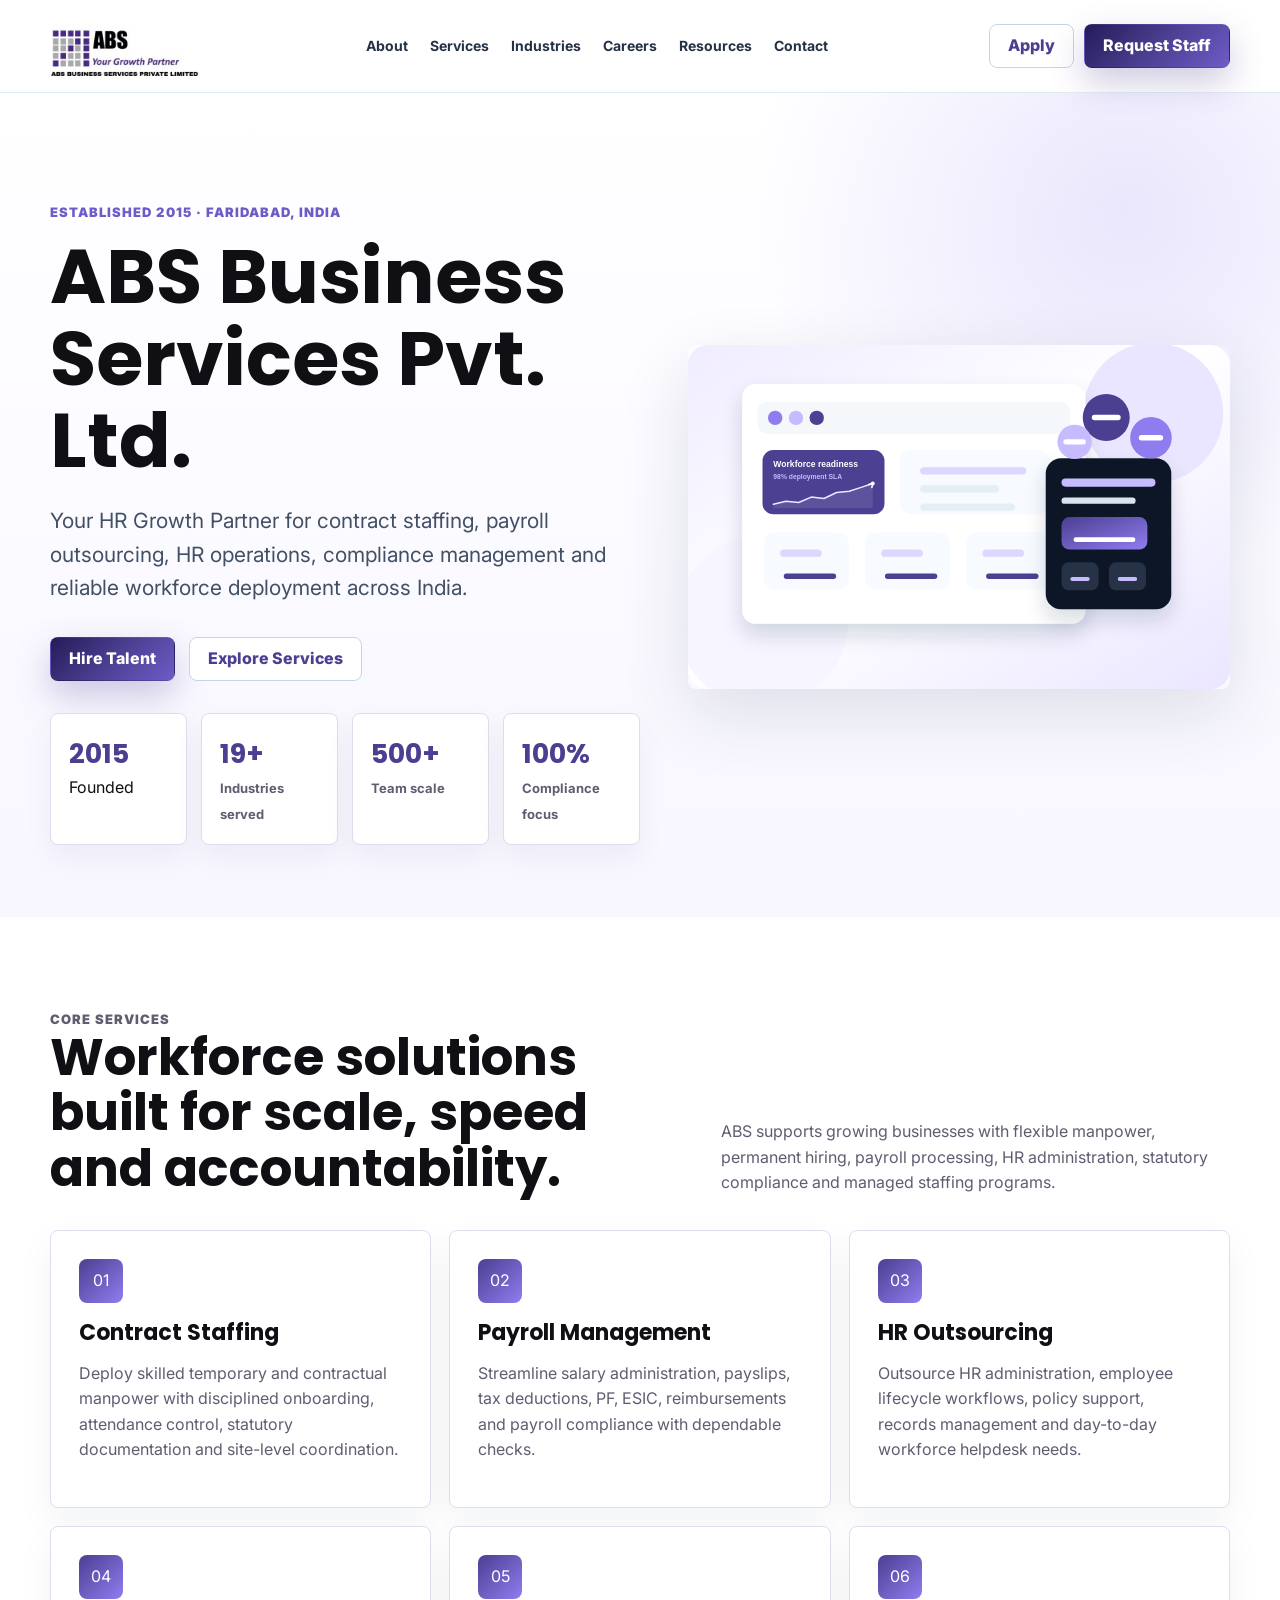
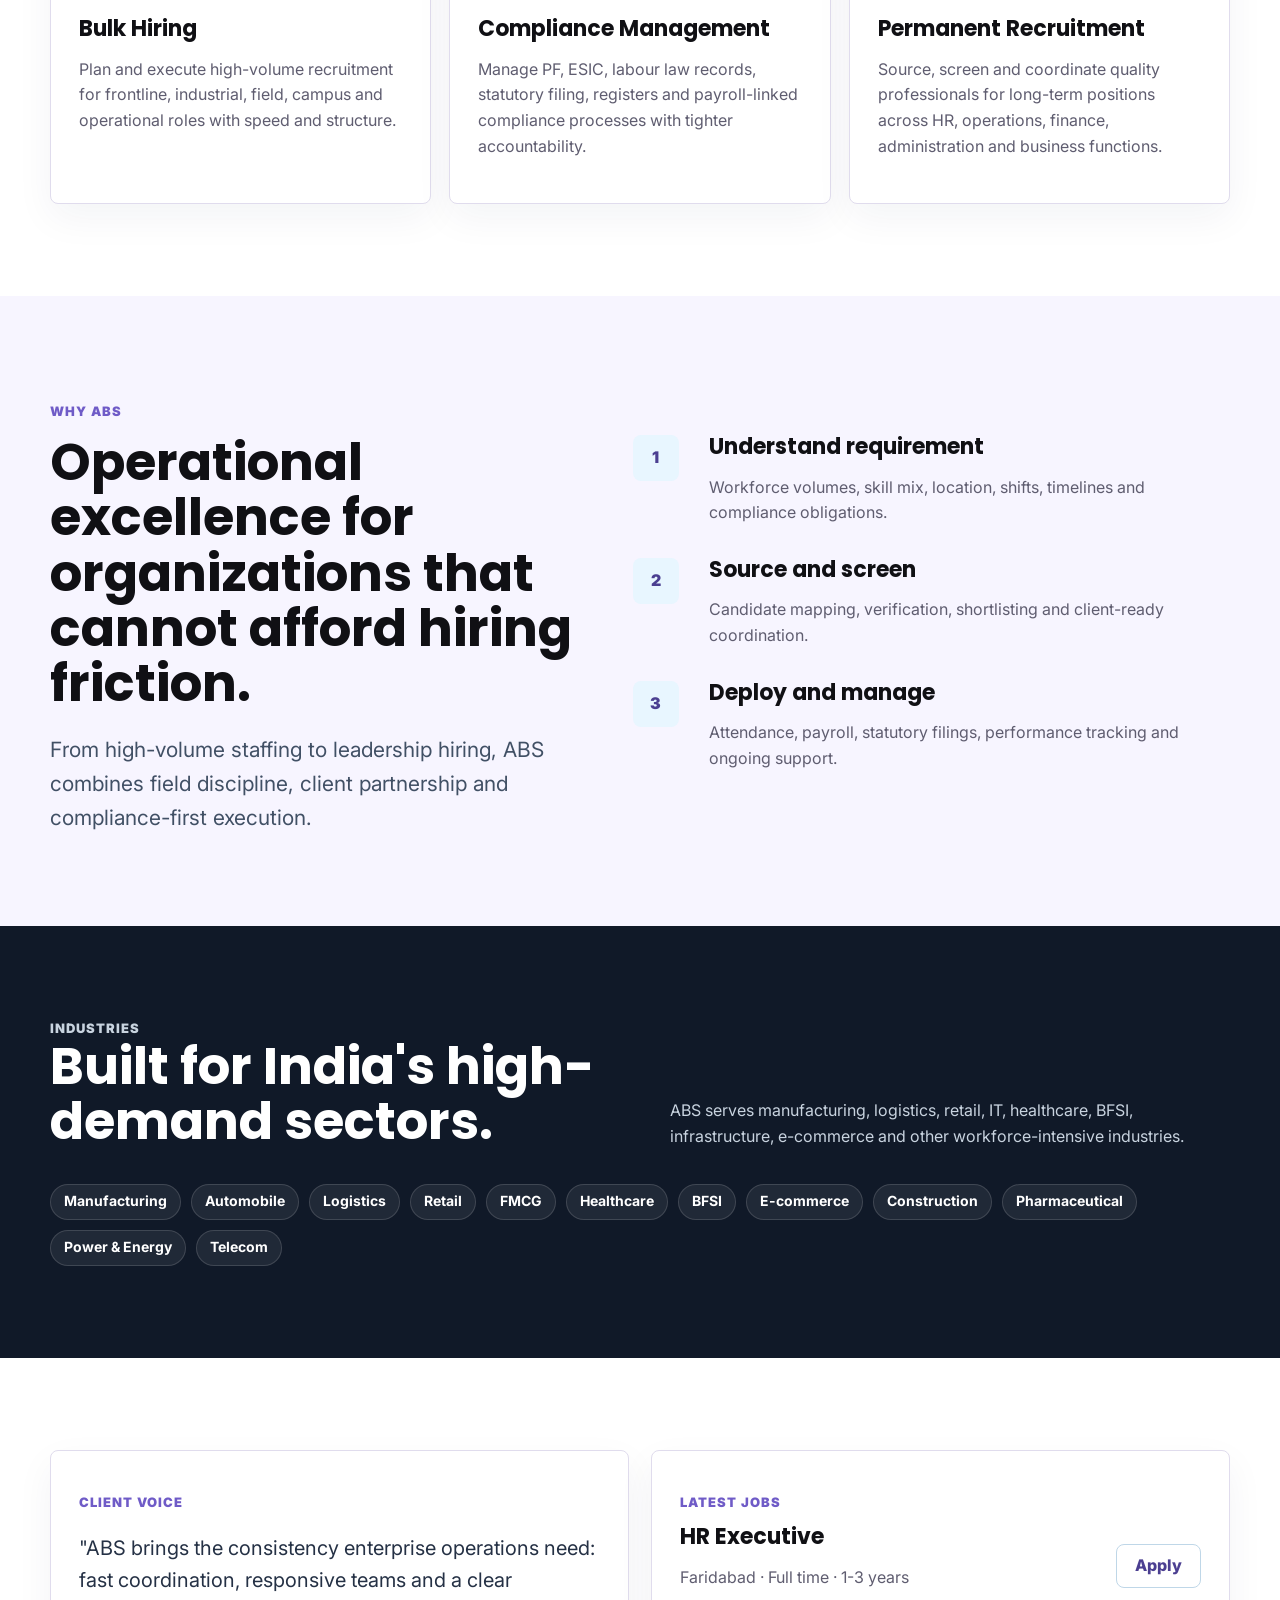
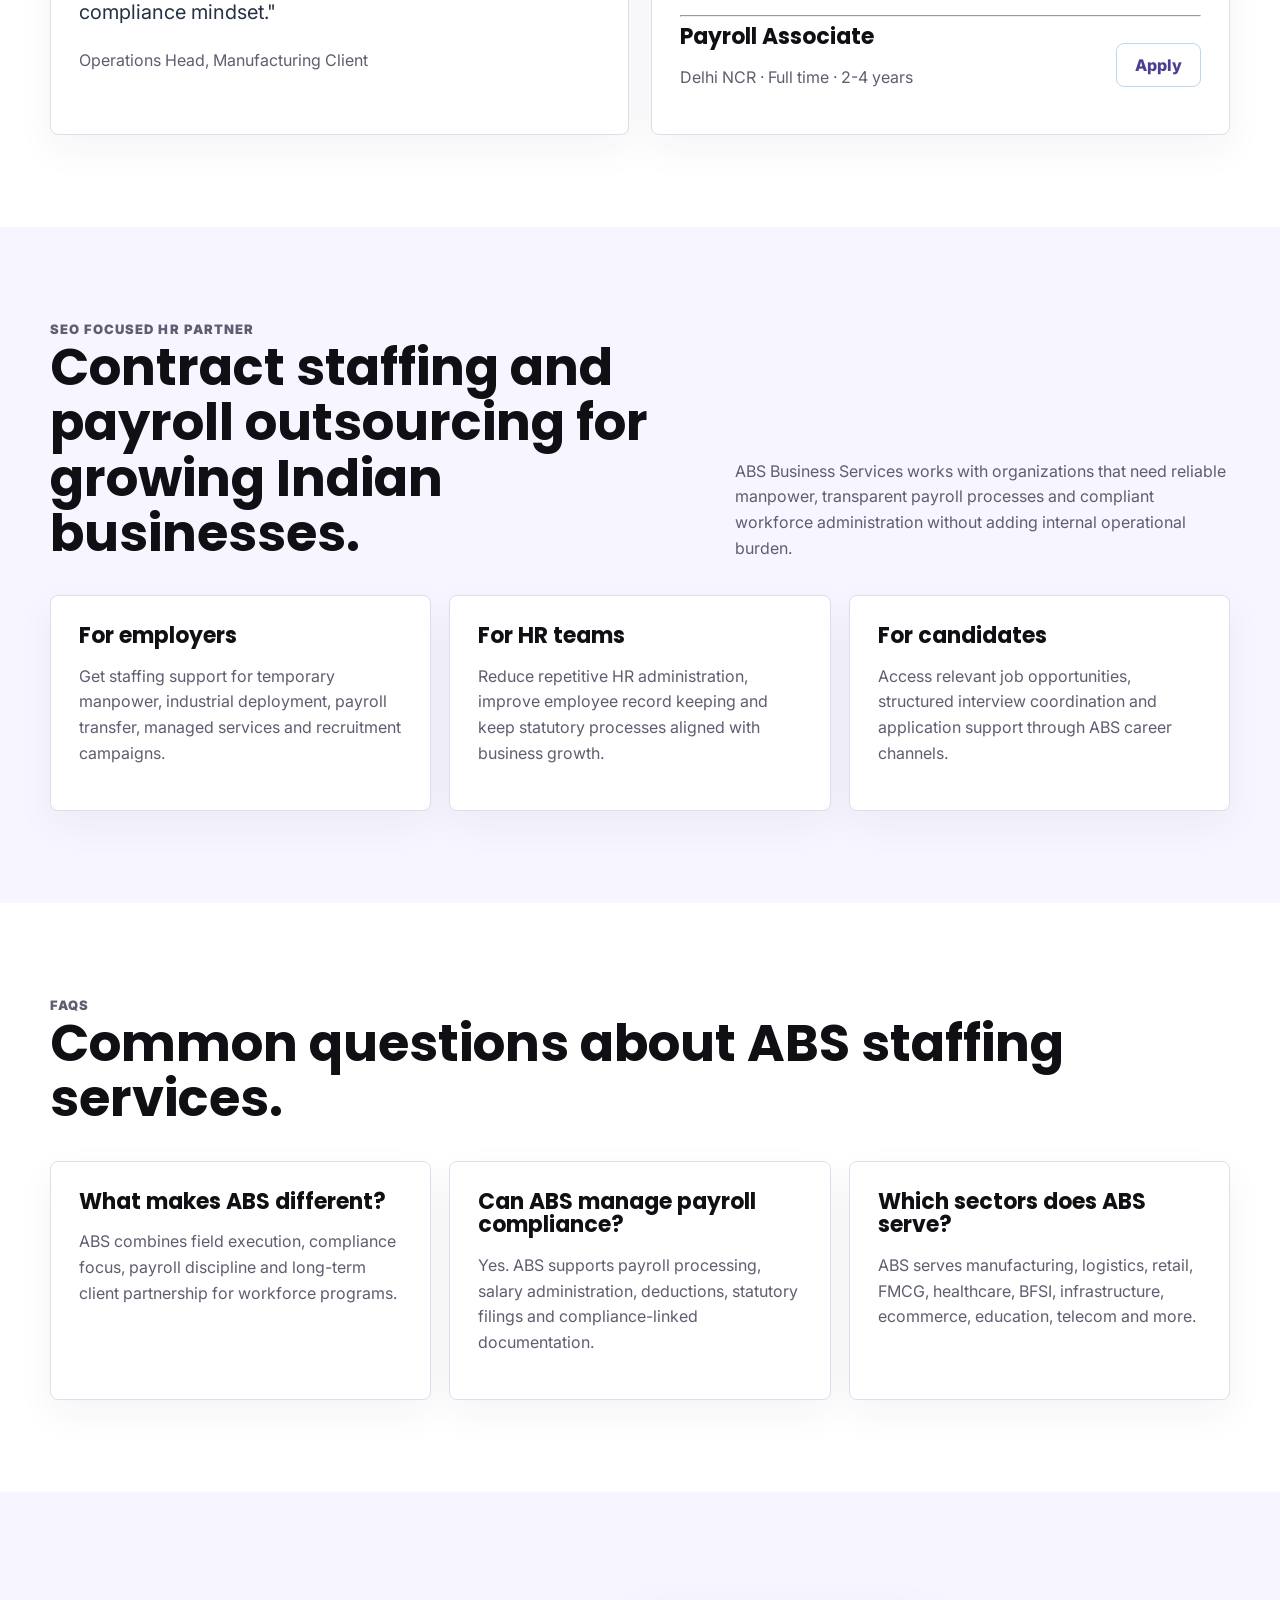
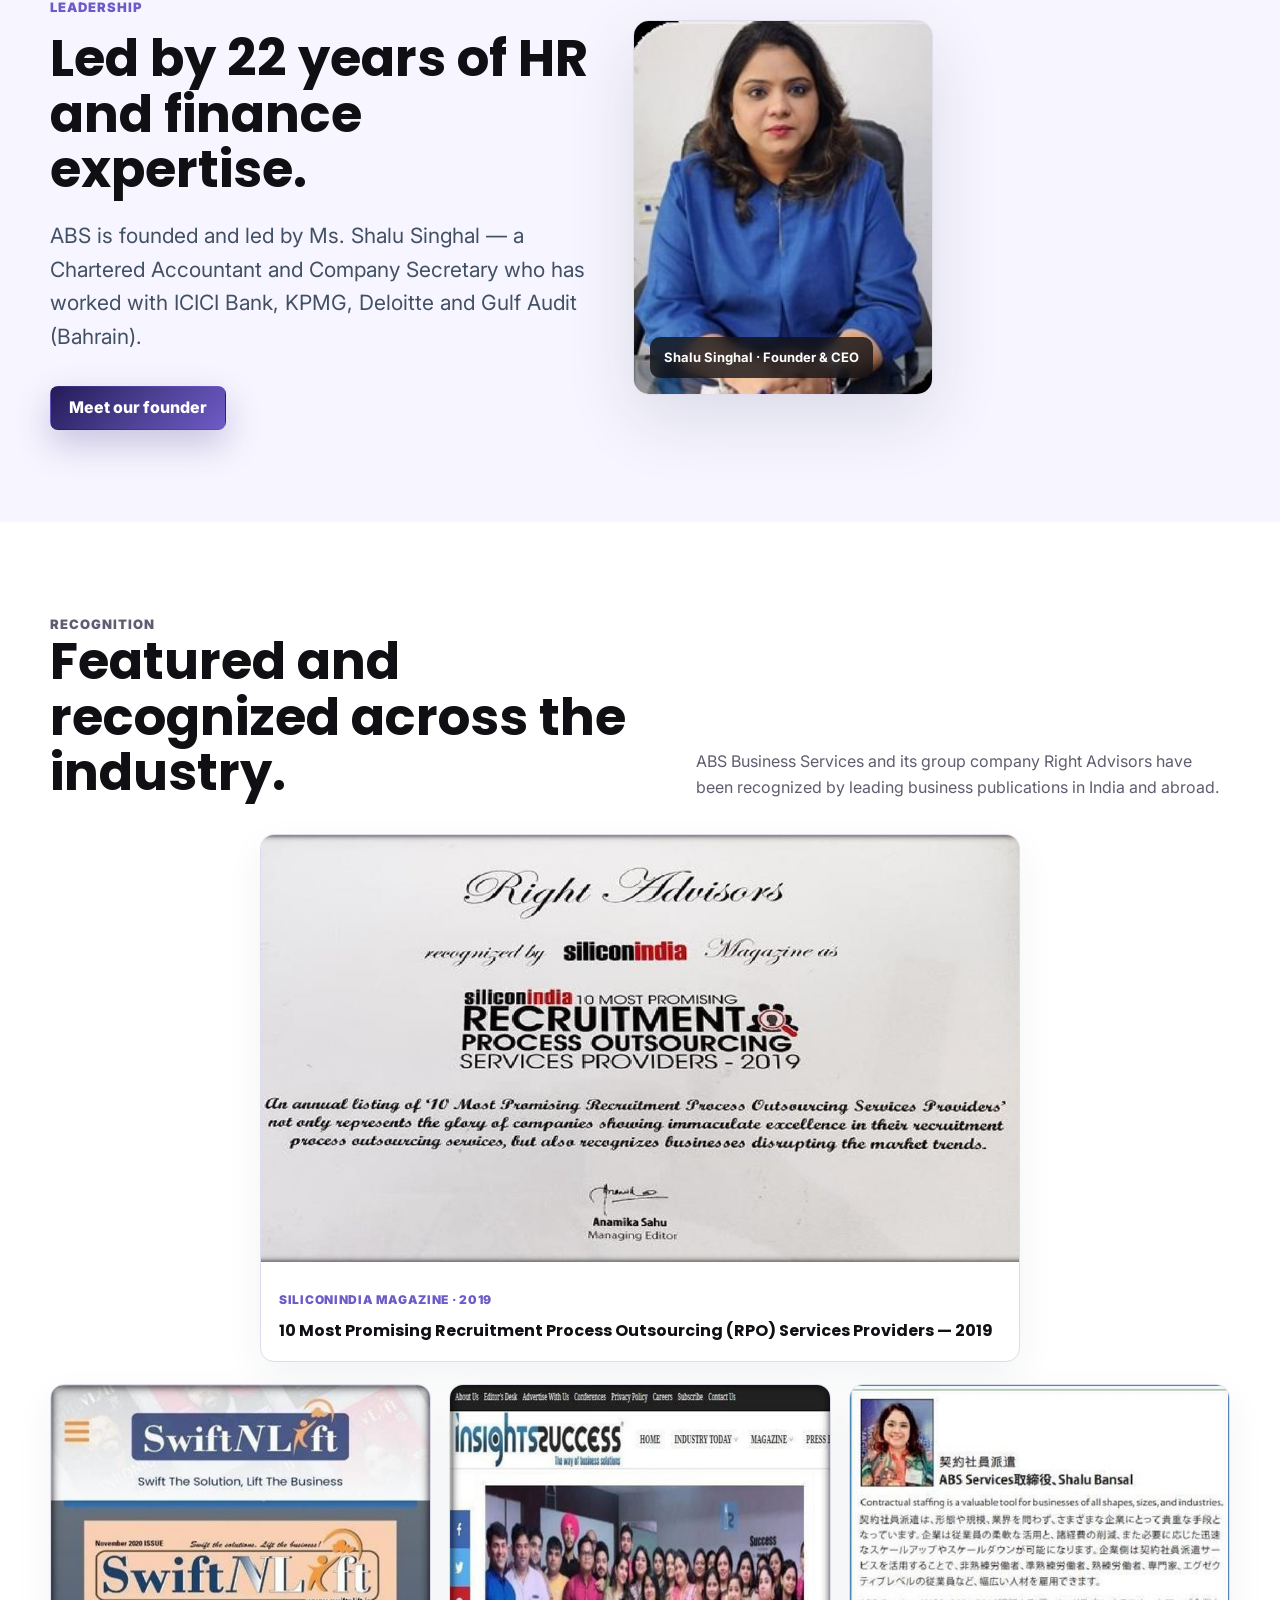
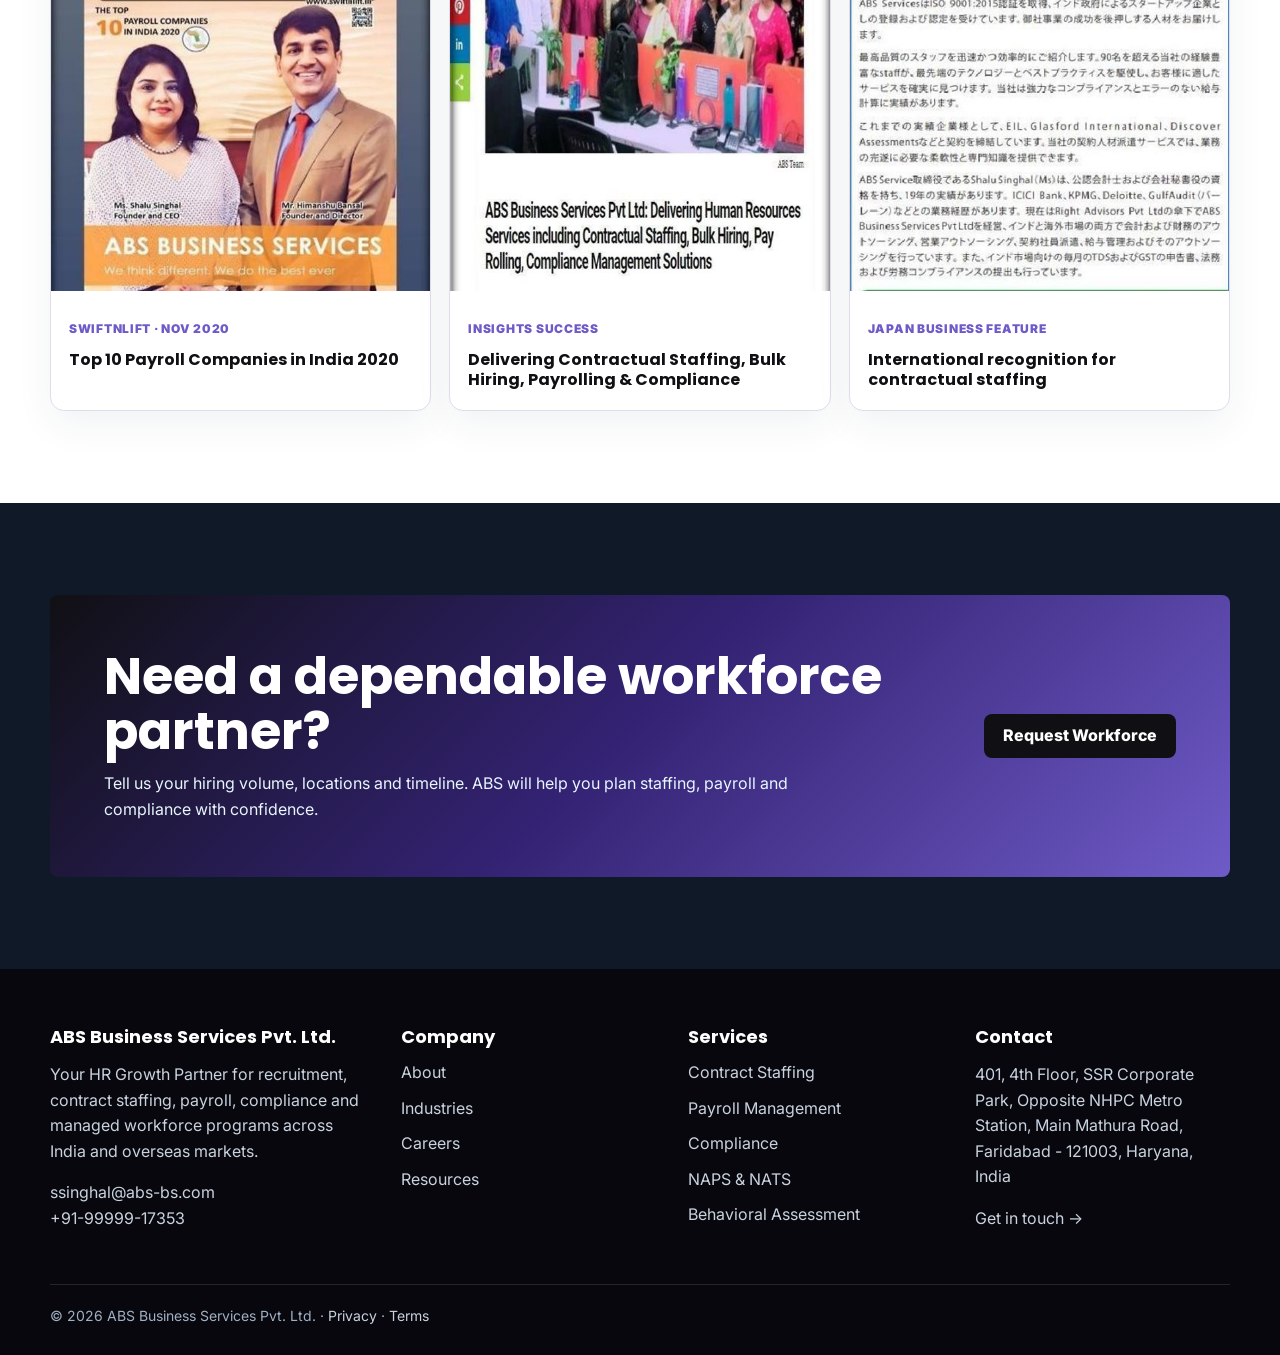
==== commit 911b661e: "updated data" ====
--- a/index.html
+++ b/index.html
@@ -33,7 +33,7 @@
             <a class="btn btn-outline" href="services.html">Explore Services</a>
           </div>
           <div class="metric-strip">
-            <div class="metric"><strong data-count="2015"></strong><span>Founded</span></div>
+            <div class="metric"><strong data-count="2015" data-plain></strong>Founded</div>
             <div class="metric"><strong data-count="19" data-suffix="+"></strong><span>Industries served</span></div>
             <div class="metric"><strong data-count="500" data-suffix="+"></strong><span>Team scale</span></div>
             <div class="metric"><strong data-count="100" data-suffix="%"></strong><span>Compliance focus</span></div>
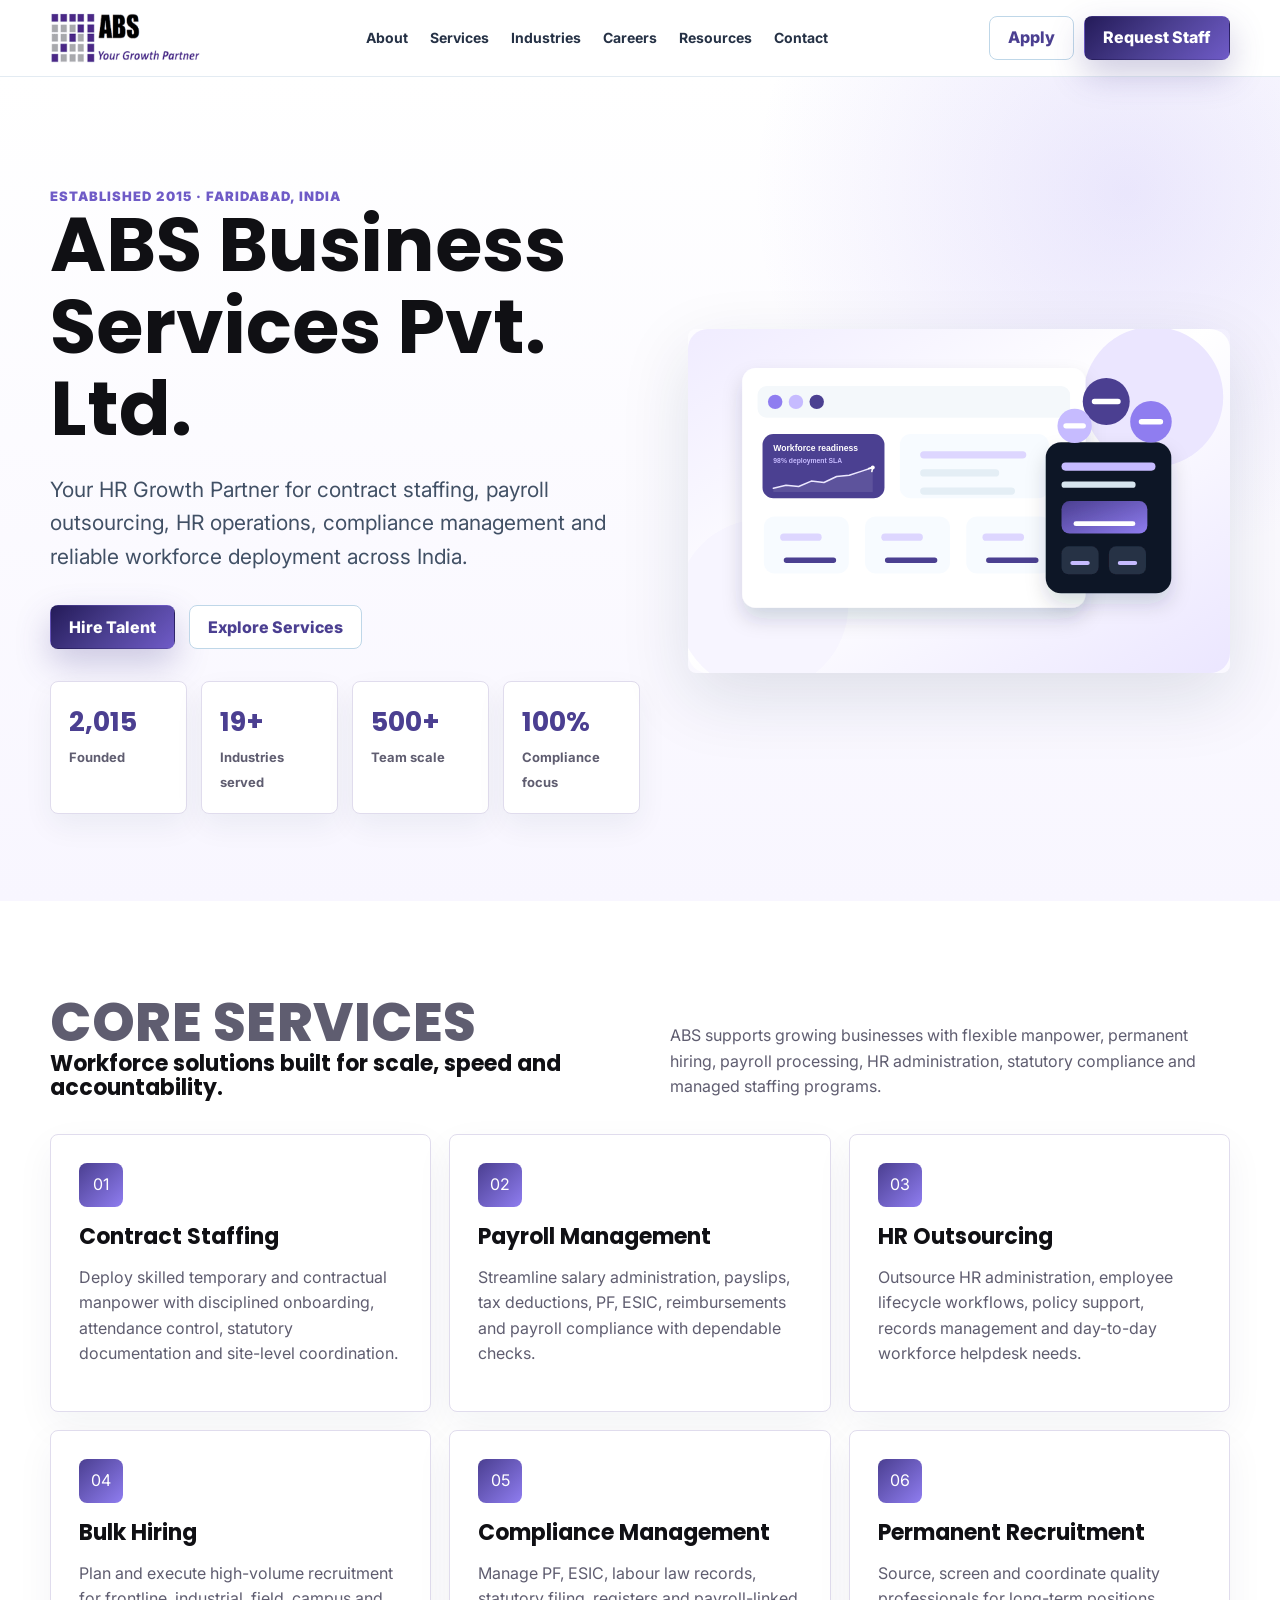
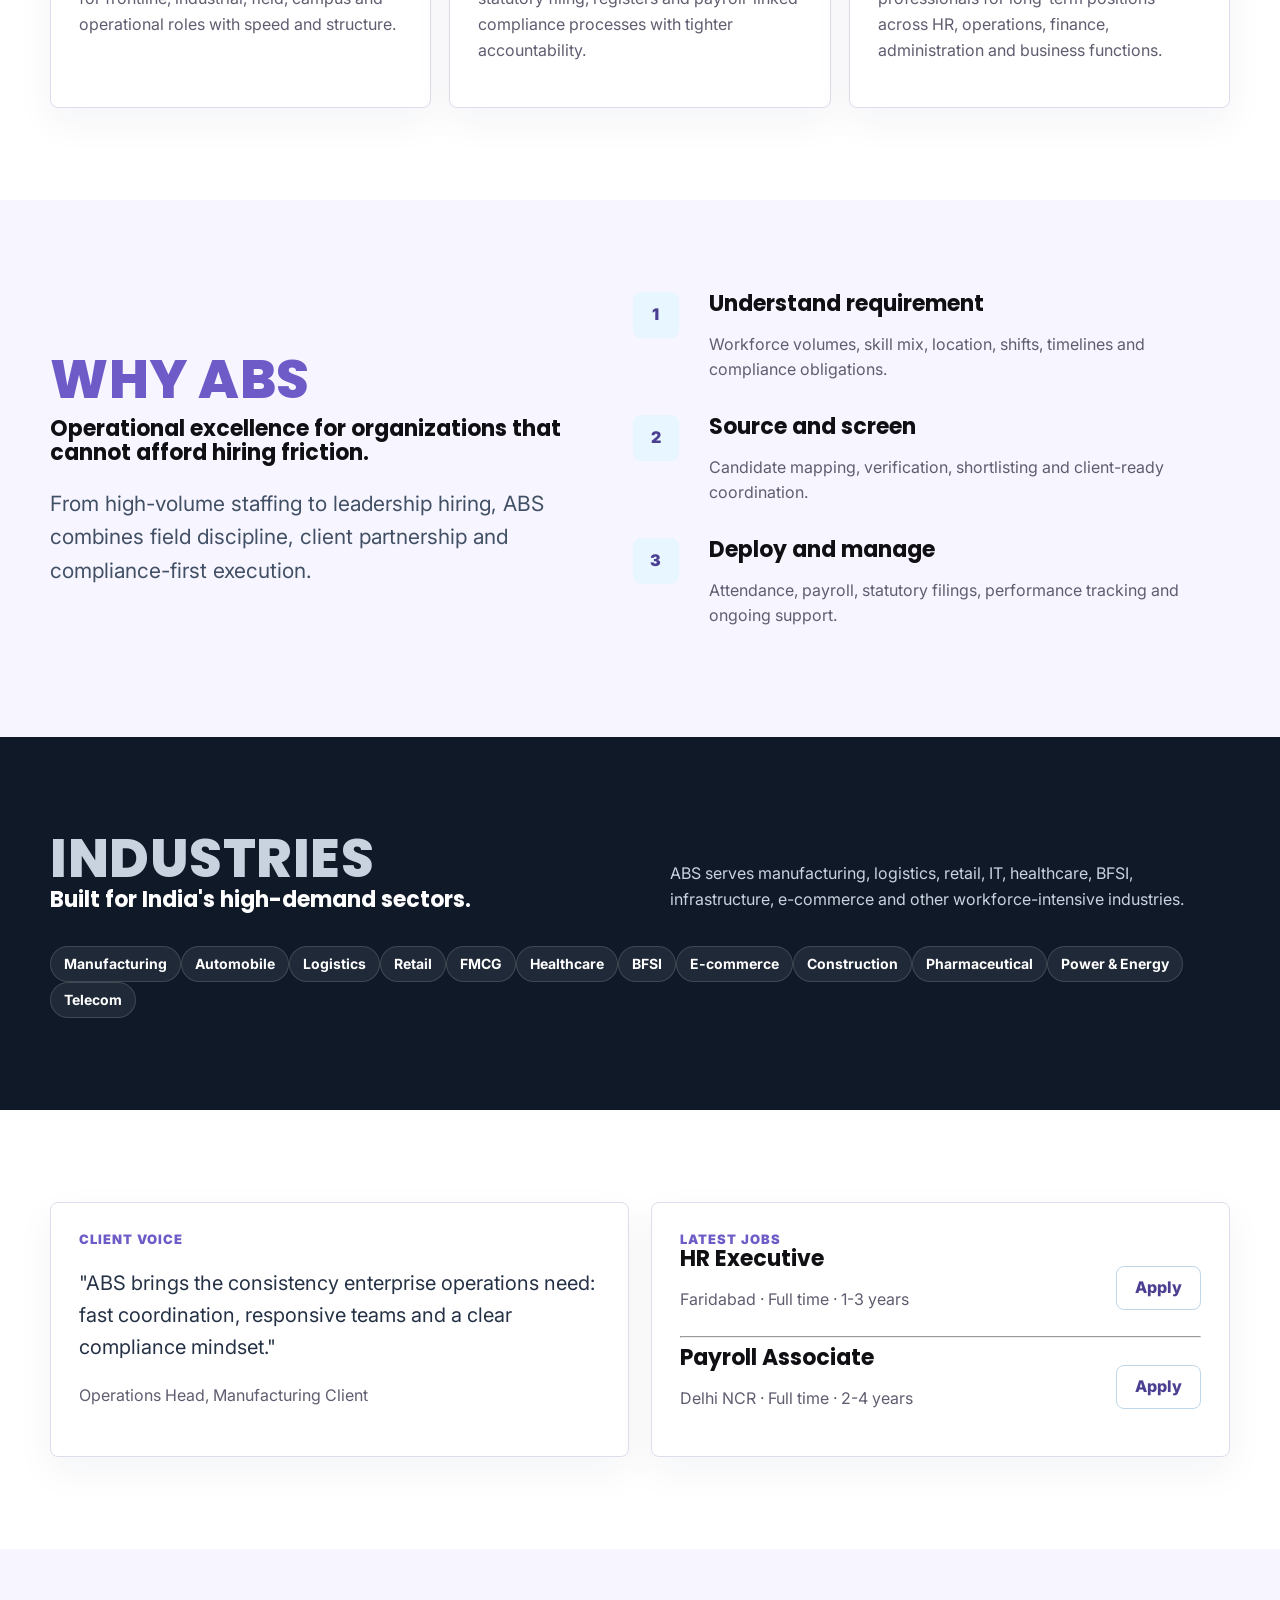
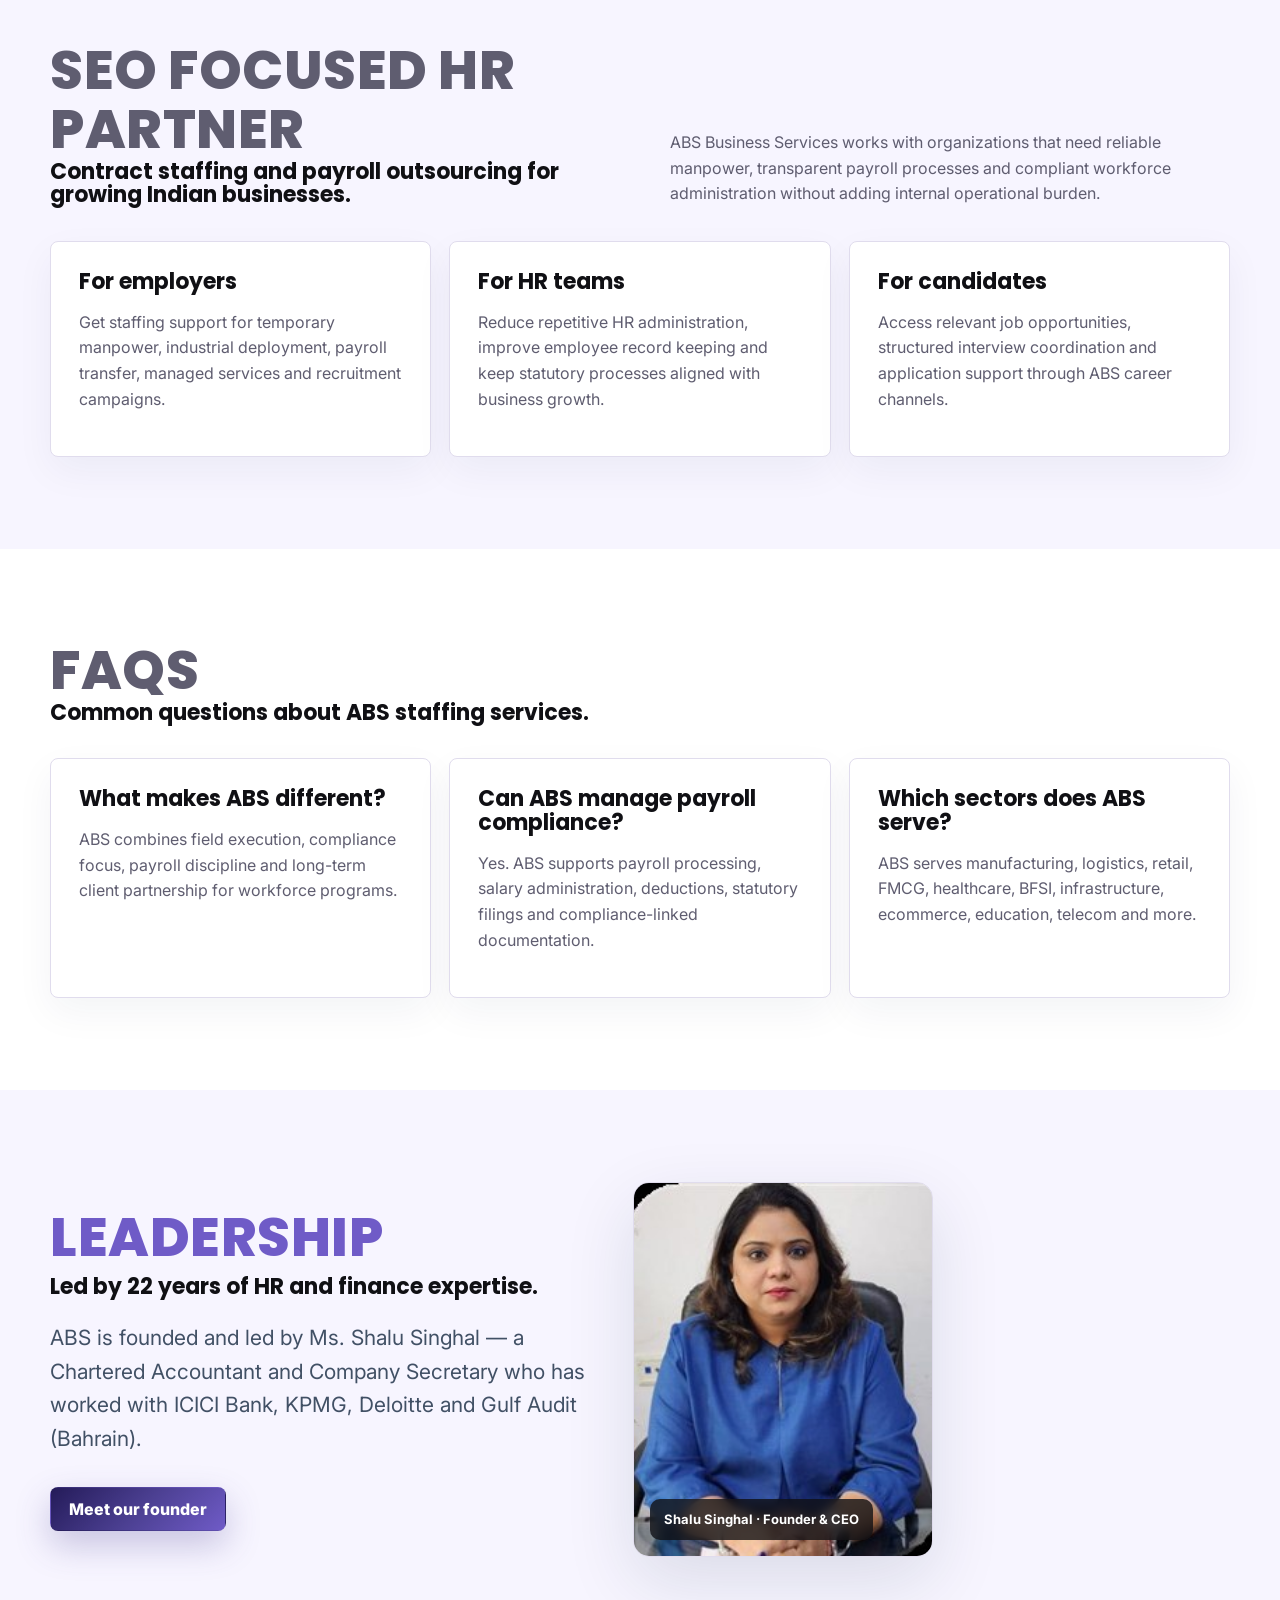
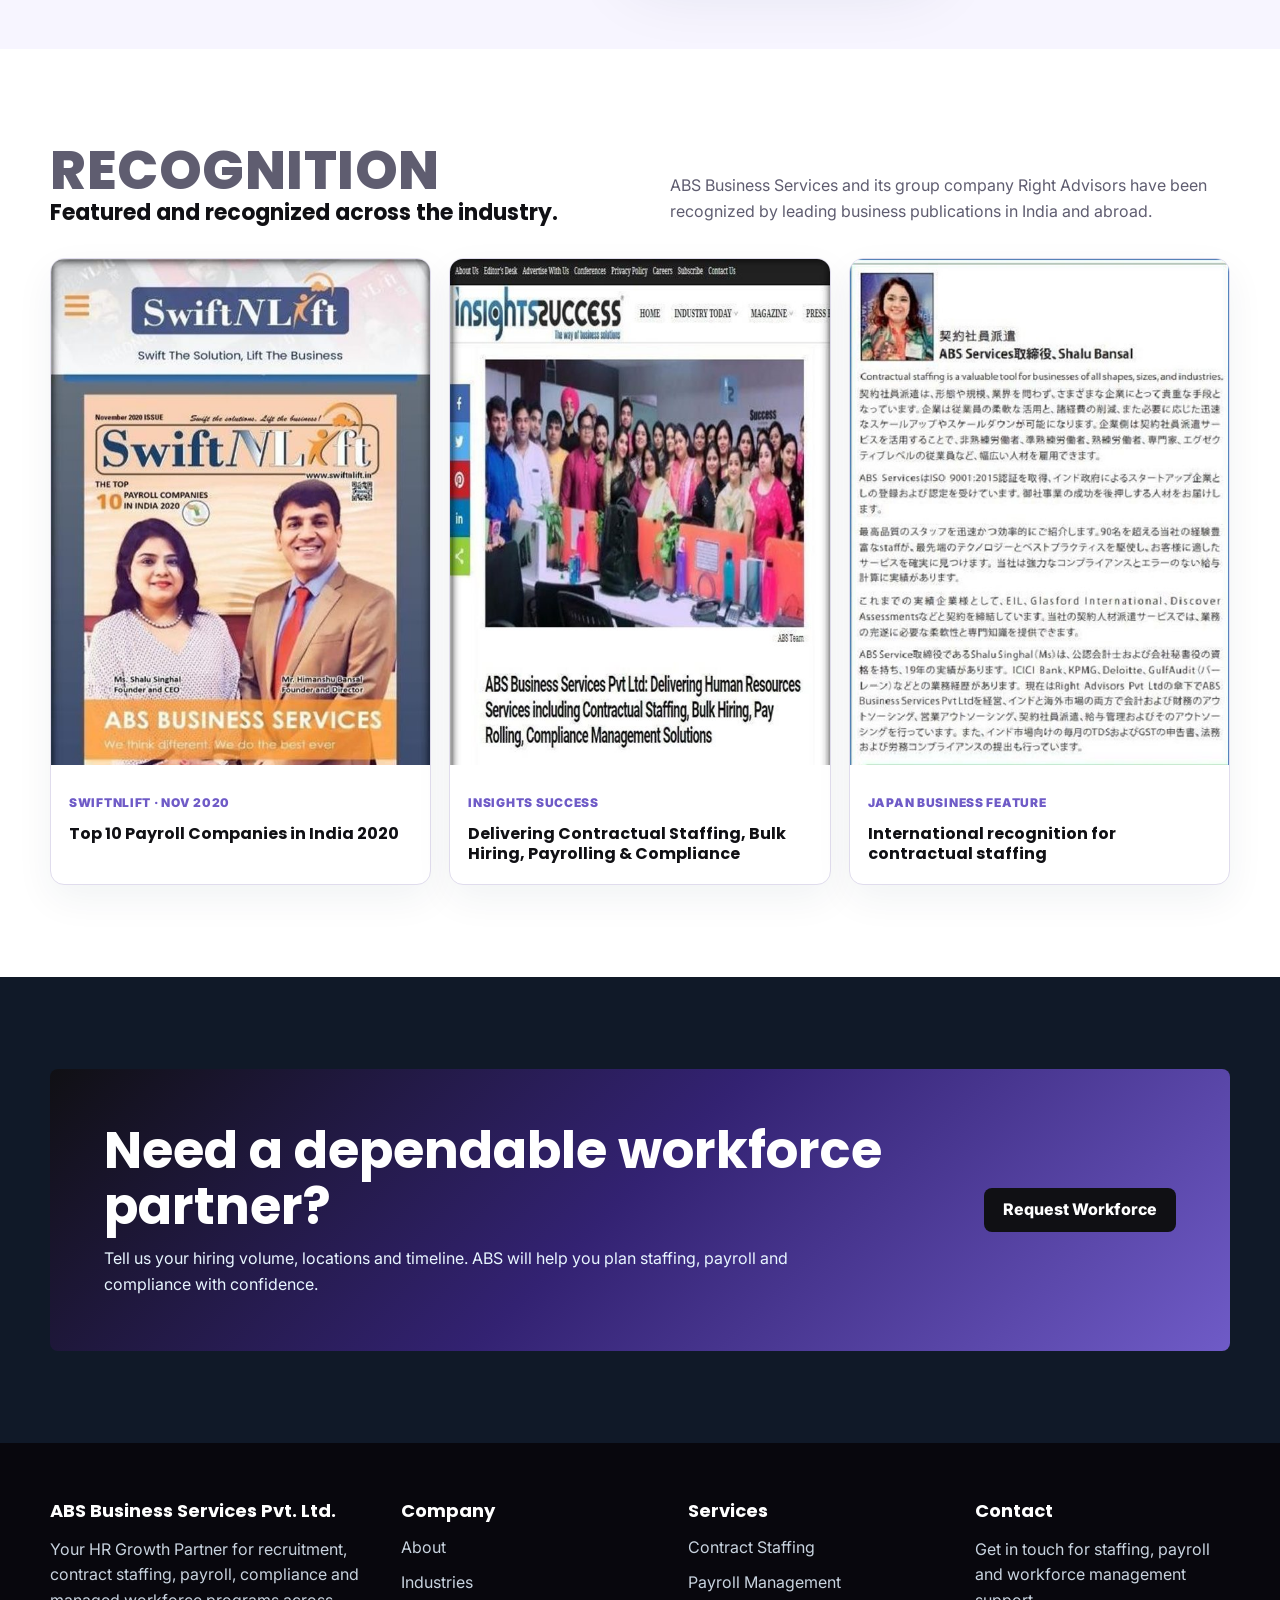
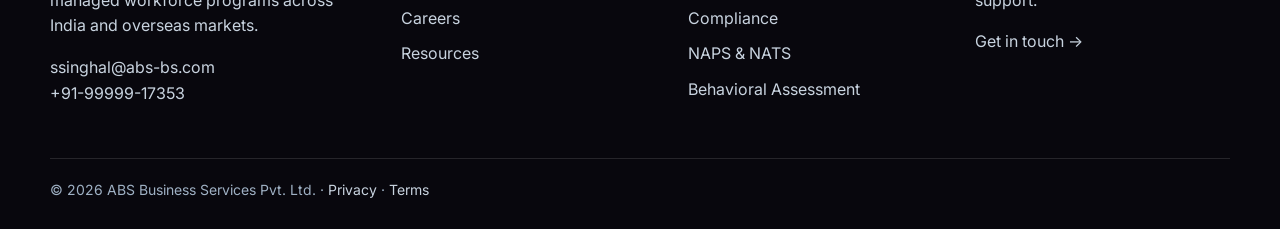
==== commit e16865ac: "first commit" ====
--- a/index.html
+++ b/index.html
@@ -15,8 +15,8 @@
   <link rel="preconnect" href="https://fonts.gstatic.com" crossorigin>
   <link href="https://fonts.googleapis.com/css2?family=Inter:wght@400;600;700;800;900&family=Poppins:wght@600;700;800&display=swap" rel="stylesheet">
   <link rel="stylesheet" href="styles.css">
-  <script type="application/ld+json">{"@context":"https://schema.org","@type":"Organization","name":"ABS Business Services Pvt. Ltd.","url":"https://abs-bs.com","logo":"https://abs-bs.com/assets/abs-logo.png","slogan":"Your HR Growth Partner","foundingDate":"2015","address":{"@type":"PostalAddress","streetAddress":"401, 4th Floor, SSR Corporate Park, Opposite NHPC Metro Station, Main Mathura Road","addressLocality":"Faridabad","addressRegion":"Haryana","postalCode":"121003","addressCountry":"IN"},"knowsAbout":["Contract Staffing","Payroll Management","HR Outsourcing","Compliance Management","Bulk Hiring","Workforce Management"]}</script>
-  <script type="application/ld+json">{"@context":"https://schema.org","@type":"FAQPage","mainEntity":[{"@type":"Question","name":"What services does ABS Business Services provide?","acceptedAnswer":{"@type":"Answer","text":"ABS provides contract staffing, general staffing, permanent recruitment, executive search, payroll management, HR outsourcing, workforce management, compliance management, industrial staffing, bulk hiring and managed services."}},{"@type":"Question","name":"Where is ABS Business Services located?","acceptedAnswer":{"@type":"Answer","text":"ABS Business Services is headquartered in Faridabad, Haryana, India, with its corporate office at SSR Corporate Park opposite NHPC Metro Station on Main Mathura Road."}},{"@type":"Question","name":"Can ABS support large-scale hiring?","acceptedAnswer":{"@type":"Answer","text":"Yes. ABS supports bulk hiring, volume recruitment, campus hiring and managed workforce programs for organizations across India."}}]}</script>
+  <script type="application/ld+json">{"@context":"https://schema.org","@type":"Organization","name":"ABS Business Services Pvt. Ltd.","url":"https://abs-bs.com","logo":"https://abs-bs.com/assets/abs-logo.png","slogan":"Your HR Growth Partner","foundingDate":"2015","knowsAbout":["Contract Staffing","Payroll Management","HR Outsourcing","Compliance Management","Bulk Hiring","Workforce Management"]}</script>
+  <script type="application/ld+json">{"@context":"https://schema.org","@type":"FAQPage","mainEntity":[{"@type":"Question","name":"What services does ABS Business Services provide?","acceptedAnswer":{"@type":"Answer","text":"ABS provides contract staffing, general staffing, permanent recruitment, executive search, payroll management, HR outsourcing, workforce management, compliance management, industrial staffing, bulk hiring and managed services."}},{"@type":"Question","name":"Where is ABS Business Services located?","acceptedAnswer":{"@type":"Answer","text":"ABS Business Services is headquartered in Faridabad, Haryana, India, and supports clients across Delhi NCR and pan-India."}},{"@type":"Question","name":"Can ABS support large-scale hiring?","acceptedAnswer":{"@type":"Answer","text":"Yes. ABS supports bulk hiring, volume recruitment, campus hiring and managed workforce programs for organizations across India."}}]}</script>
 </head>
 <body>
   <div id="abs-header"></div>
@@ -33,7 +33,7 @@
             <a class="btn btn-outline" href="services.html">Explore Services</a>
           </div>
           <div class="metric-strip">
-            <div class="metric"><strong data-count="2015" data-plain></strong>Founded</div>
+            <div class="metric"><strong data-count="2015"></strong><span>Founded</span></div>
             <div class="metric"><strong data-count="19" data-suffix="+"></strong><span>Industries served</span></div>
             <div class="metric"><strong data-count="500" data-suffix="+"></strong><span>Team scale</span></div>
             <div class="metric"><strong data-count="100" data-suffix="%"></strong><span>Compliance focus</span></div>
@@ -46,7 +46,7 @@
     <section>
       <div class="container">
         <div class="section-head">
-          <div><p class="eyebrow">Core Services</p><h2>Workforce solutions built for scale, speed and accountability.</h2></div>
+          <div><p class="eyebrow">Core Services</p><h3>Workforce solutions built for scale, speed and accountability.</h3></div>
           <p>ABS supports growing businesses with flexible manpower, permanent hiring, payroll processing, HR administration, statutory compliance and managed staffing programs.</p>
         </div>
         <div class="grid-3">
@@ -64,7 +64,7 @@
       <div class="container split">
         <div>
           <p class="eyebrow">Why ABS</p>
-          <h2>Operational excellence for organizations that cannot afford hiring friction.</h2>
+          <h3>Operational excellence for organizations that cannot afford hiring friction.</h3>
           <p class="lead">From high-volume staffing to leadership hiring, ABS combines field discipline, client partnership and compliance-first execution.</p>
         </div>
         <div class="process">
@@ -78,7 +78,7 @@
     <section class="dark-band">
       <div class="container">
         <div class="section-head">
-          <div><p class="eyebrow">Industries</p><h2>Built for India's high-demand sectors.</h2></div>
+          <div><p class="eyebrow">Industries</p><h3>Built for India's high-demand sectors.</h3></div>
           <p>ABS serves manufacturing, logistics, retail, IT, healthcare, BFSI, infrastructure, e-commerce and other workforce-intensive industries.</p>
         </div>
         <div class="pill-row">
@@ -106,7 +106,7 @@
     <section class="band">
       <div class="container">
         <div class="section-head">
-          <div><p class="eyebrow">SEO Focused HR Partner</p><h2>Contract staffing and payroll outsourcing for growing Indian businesses.</h2></div>
+          <div><p class="eyebrow">SEO Focused HR Partner</p><h3>Contract staffing and payroll outsourcing for growing Indian businesses.</h3></div>
           <p>ABS Business Services works with organizations that need reliable manpower, transparent payroll processes and compliant workforce administration without adding internal operational burden.</p>
         </div>
         <div class="grid-3">
@@ -120,7 +120,7 @@
     <section>
       <div class="container">
         <div class="section-head">
-          <div><p class="eyebrow">FAQs</p><h2>Common questions about ABS staffing services.</h2></div>
+          <div><p class="eyebrow">FAQs</p><h3>Common questions about ABS staffing services.</h3></div>
         </div>
         <div class="grid-3">
           <article class="card"><h3>What makes ABS different?</h3><p class="muted">ABS combines field execution, compliance focus, payroll discipline and long-term client partnership for workforce programs.</p></article>
@@ -134,7 +134,7 @@
       <div class="container split">
         <div>
           <p class="eyebrow">Leadership</p>
-          <h2>Led by 22 years of HR and finance expertise.</h2>
+          <h3>Led by 22 years of HR and finance expertise.</h3>
           <p class="lead">ABS is founded and led by Ms. Shalu Singhal &mdash; a Chartered Accountant and Company Secretary who has worked with ICICI Bank, KPMG, Deloitte and Gulf Audit (Bahrain).</p>
           <div class="hero-actions"><a class="btn btn-primary" href="about.html#leadership">Meet our founder</a></div>
         </div>
@@ -145,10 +145,9 @@
     <section>
       <div class="container">
         <div class="section-head">
-          <div><p class="eyebrow">Recognition</p><h2>Featured and recognized across the industry.</h2></div>
+          <div><p class="eyebrow">Recognition</p><h3>Featured and recognized across the industry.</h3></div>
           <p>ABS Business Services and its group company Right Advisors have been recognized by leading business publications in India and abroad.</p>
         </div>
-        <article class="press-card" style="max-width:760px;margin:0 auto 22px"><div class="press-img wide"><img src="assets/press-siliconindia.jpg" alt="SiliconIndia 10 Most Promising RPO Services Providers 2019 award for Right Advisors"></div><div class="press-body"><p class="src">siliconindia Magazine &middot; 2019</p><h3>10 Most Promising Recruitment Process Outsourcing (RPO) Services Providers &mdash; 2019</h3></div></article>
         <div class="press-grid">
           <article class="press-card"><div class="press-img"><img src="assets/press-swiftnlift.jpg" alt="SwiftNLift magazine cover featuring ABS among Top 10 Payroll Companies in India 2020"></div><div class="press-body"><p class="src">SwiftNLift &middot; Nov 2020</p><h3>Top 10 Payroll Companies in India 2020</h3></div></article>
           <article class="press-card"><div class="press-img"><img src="assets/press-insights.jpg" alt="Insights Success feature on ABS Business Services delivering HR services"></div><div class="press-body"><p class="src">Insights Success</p><h3>Delivering Contractual Staffing, Bulk Hiring, Payrolling &amp; Compliance</h3></div></article>
--- a/styles.css
+++ b/styles.css
@@ -76,7 +76,8 @@
     linear-gradient(180deg, #fff 0%, #f8f6ff 100%);
 }
 .hero-grid { display: grid; grid-template-columns: 1fr .92fr; gap: 48px; align-items: center; }
-.eyebrow { color: var(--secondary); font-weight: 900; text-transform: uppercase; letter-spacing: .08em; font-size: 13px; }
+.eyebrow { color: #6f5bc7; font-weight: 800; text-transform: uppercase; letter-spacing: .01em; font-size: clamp(30px, 4.4vw, 54px); font-family: Poppins, Inter, sans-serif; line-height: 1.1; margin: 0 0 8px; }
+.hero .eyebrow, .page-hero .eyebrow, .card .eyebrow { font-weight: 900; text-transform: uppercase; letter-spacing: .08em; font-size: 13px; font-family: inherit; line-height: normal; margin: 0; color: #6f5bc7;}
 h1, h2, h3 { font-family: Poppins, Inter, sans-serif; line-height: 1.08; letter-spacing: 0; margin: 0; }
 h1 { font-size: clamp(42px, 6vw, 76px); max-width: 870px; }
 h2 { font-size: clamp(30px, 4vw, 52px); }
@@ -117,7 +118,7 @@
   margin-bottom: 18px;
 }
 .muted { color: var(--muted); }
-.pill-row { display: flex; flex-wrap: wrap; gap: 10px; }
+.pill-row { display: flex; flex-wrap: wrap;}
 .pill {
   display: inline-flex; align-items: center; min-height: 36px; padding: 0 13px;
   border-radius: 999px; border: 1px solid var(--line); background: #fff; color: #314154; font-weight: 700; font-size: 14px;
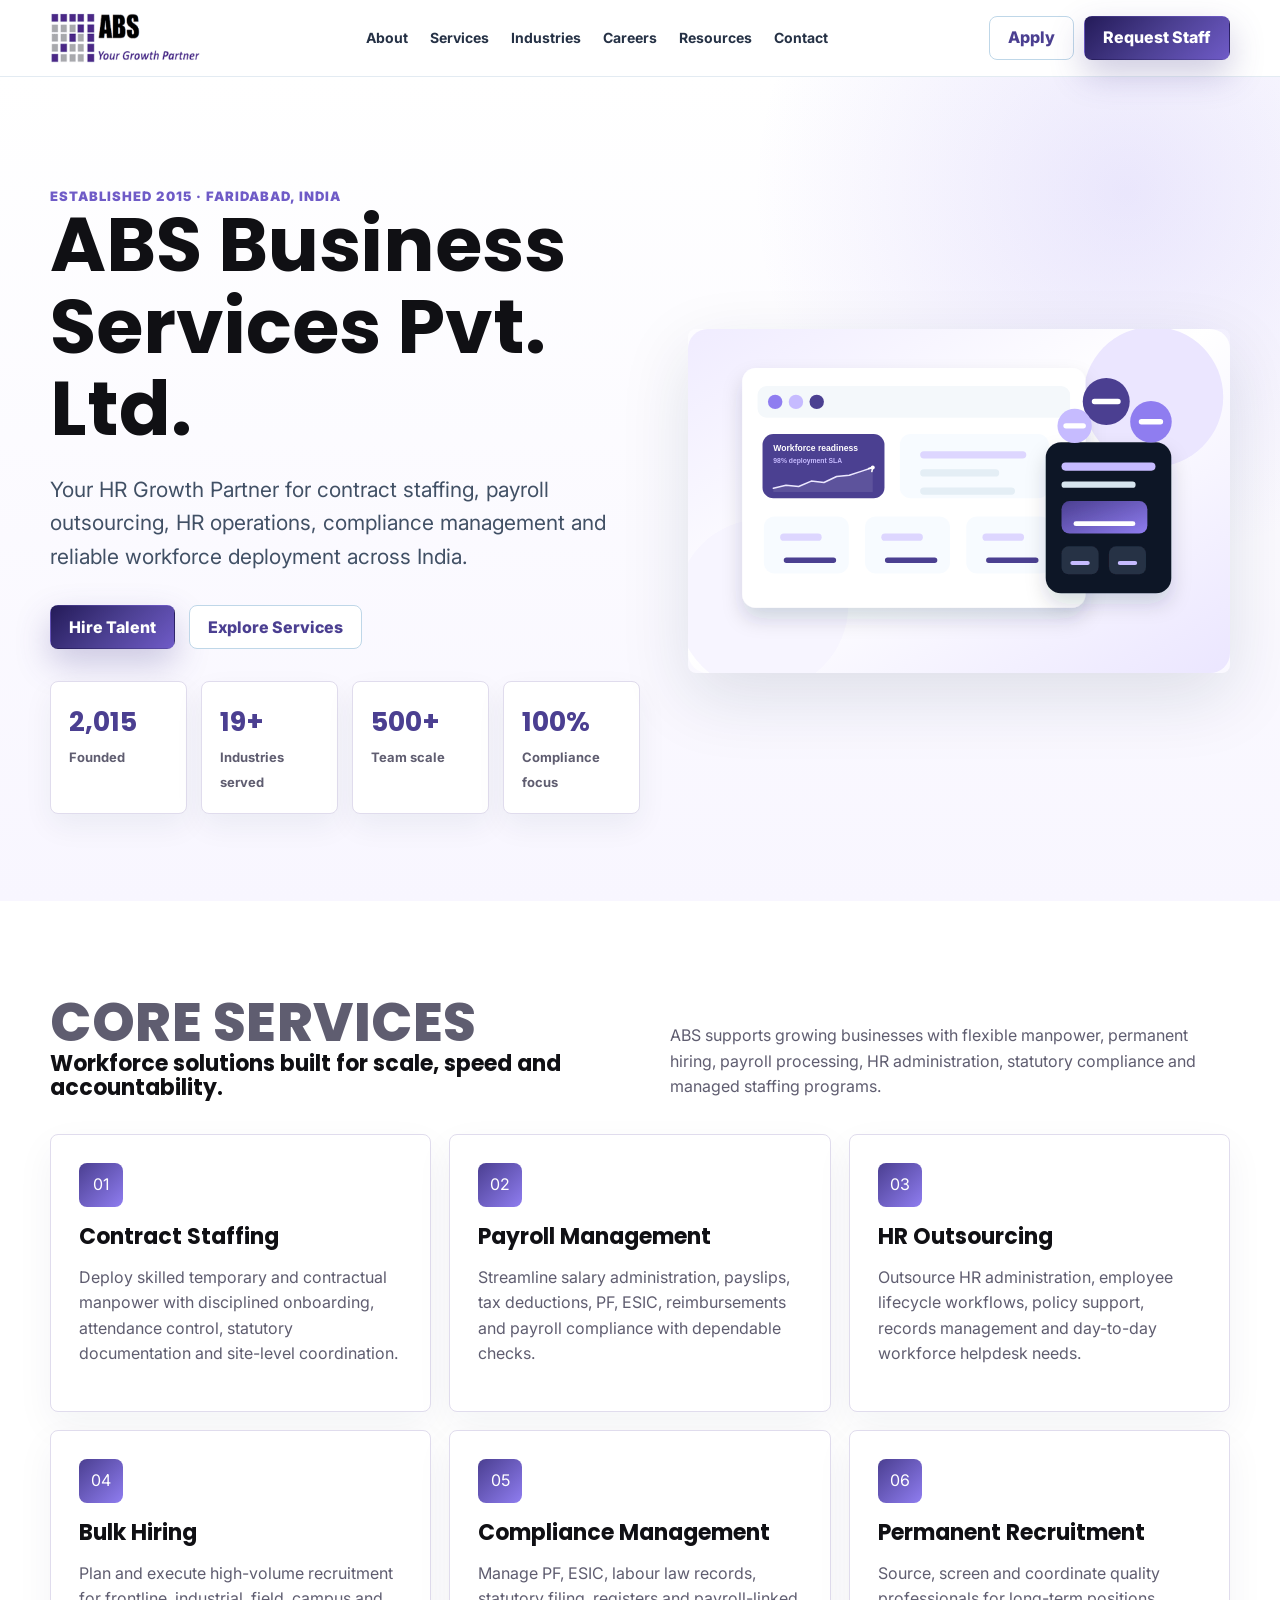
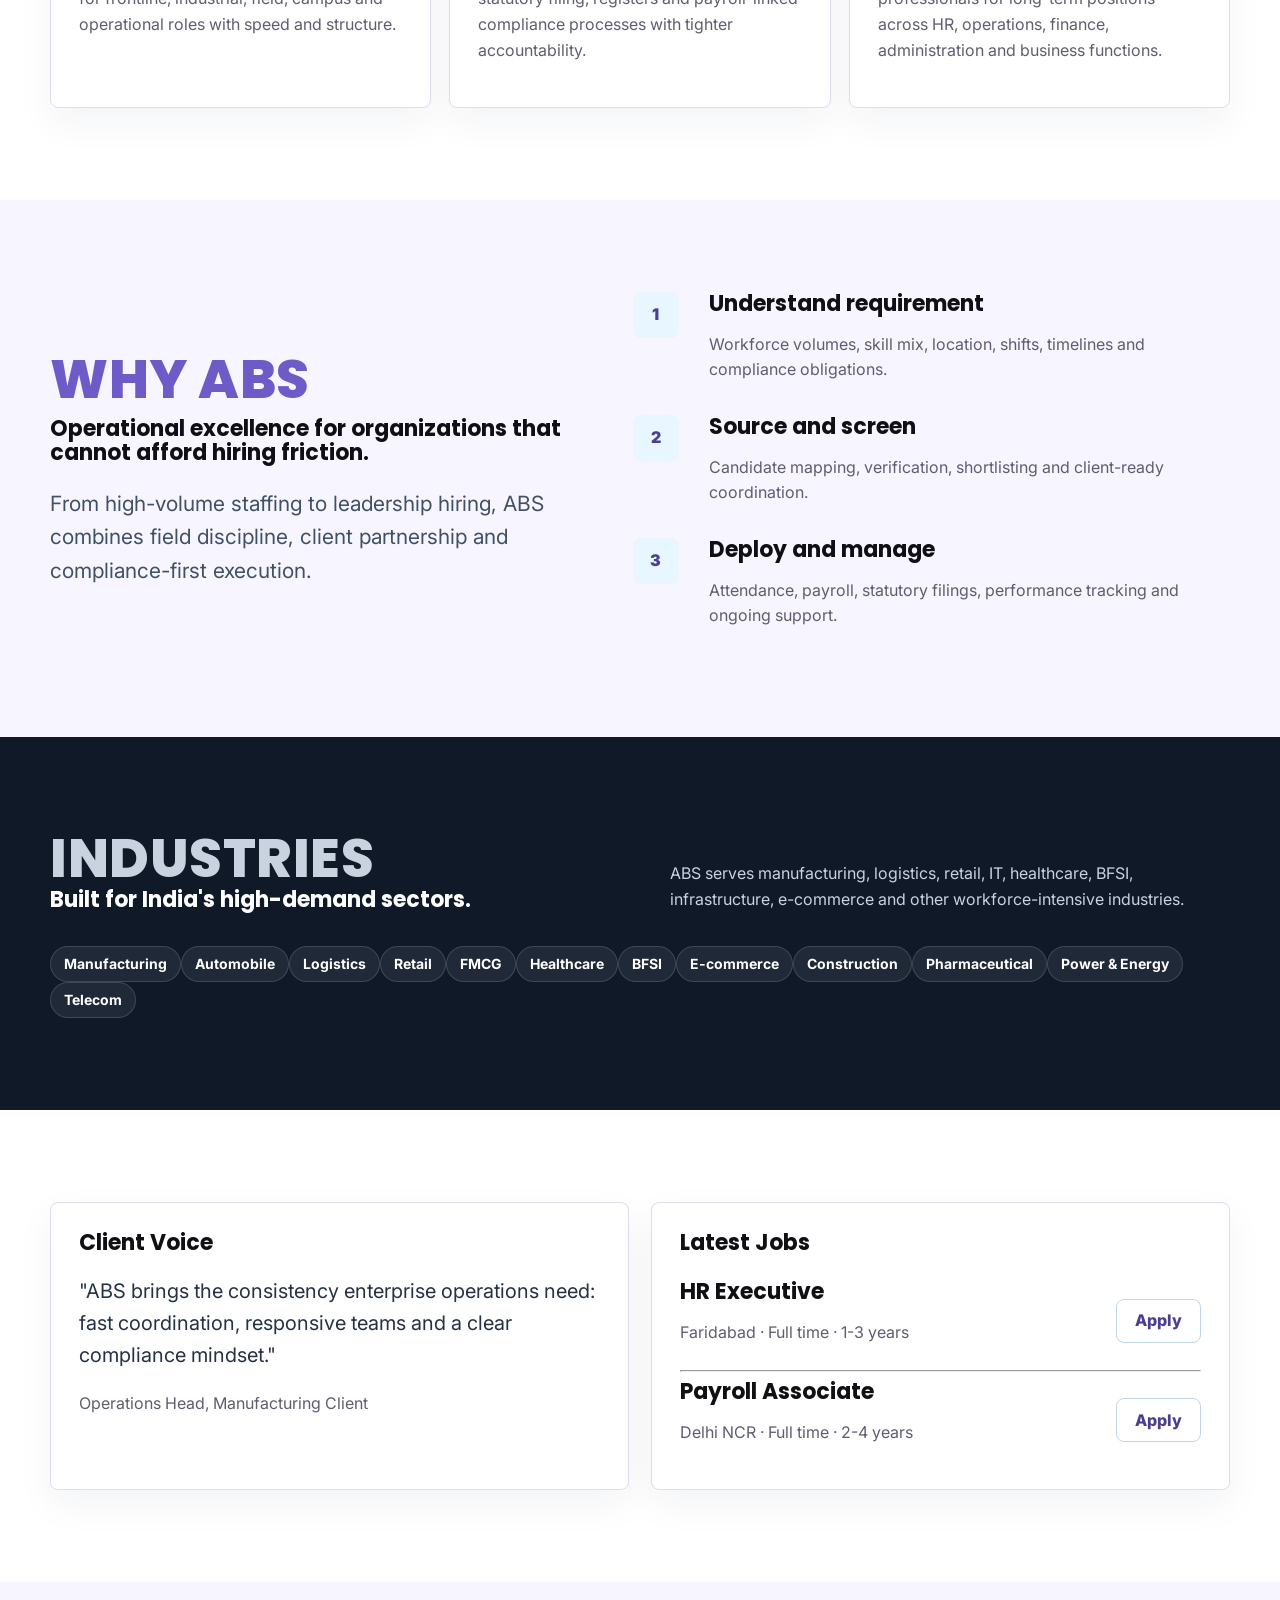
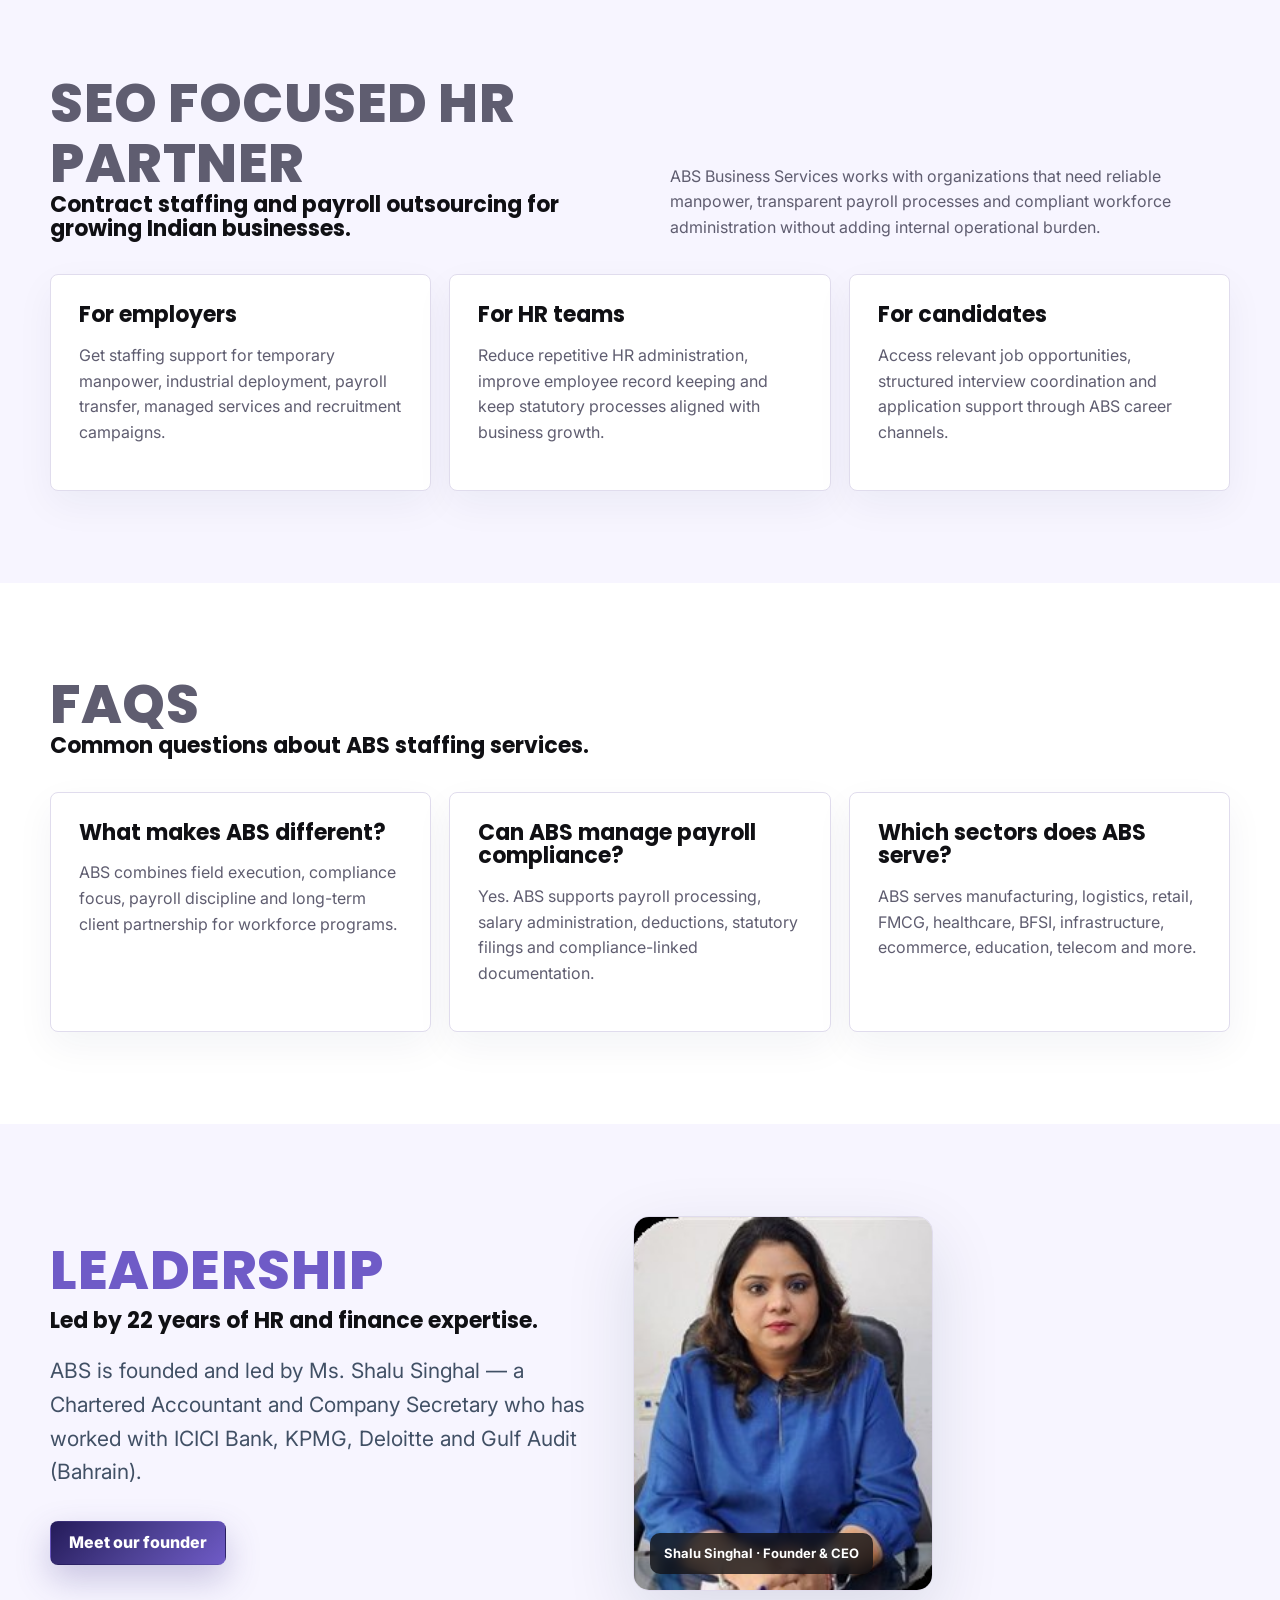
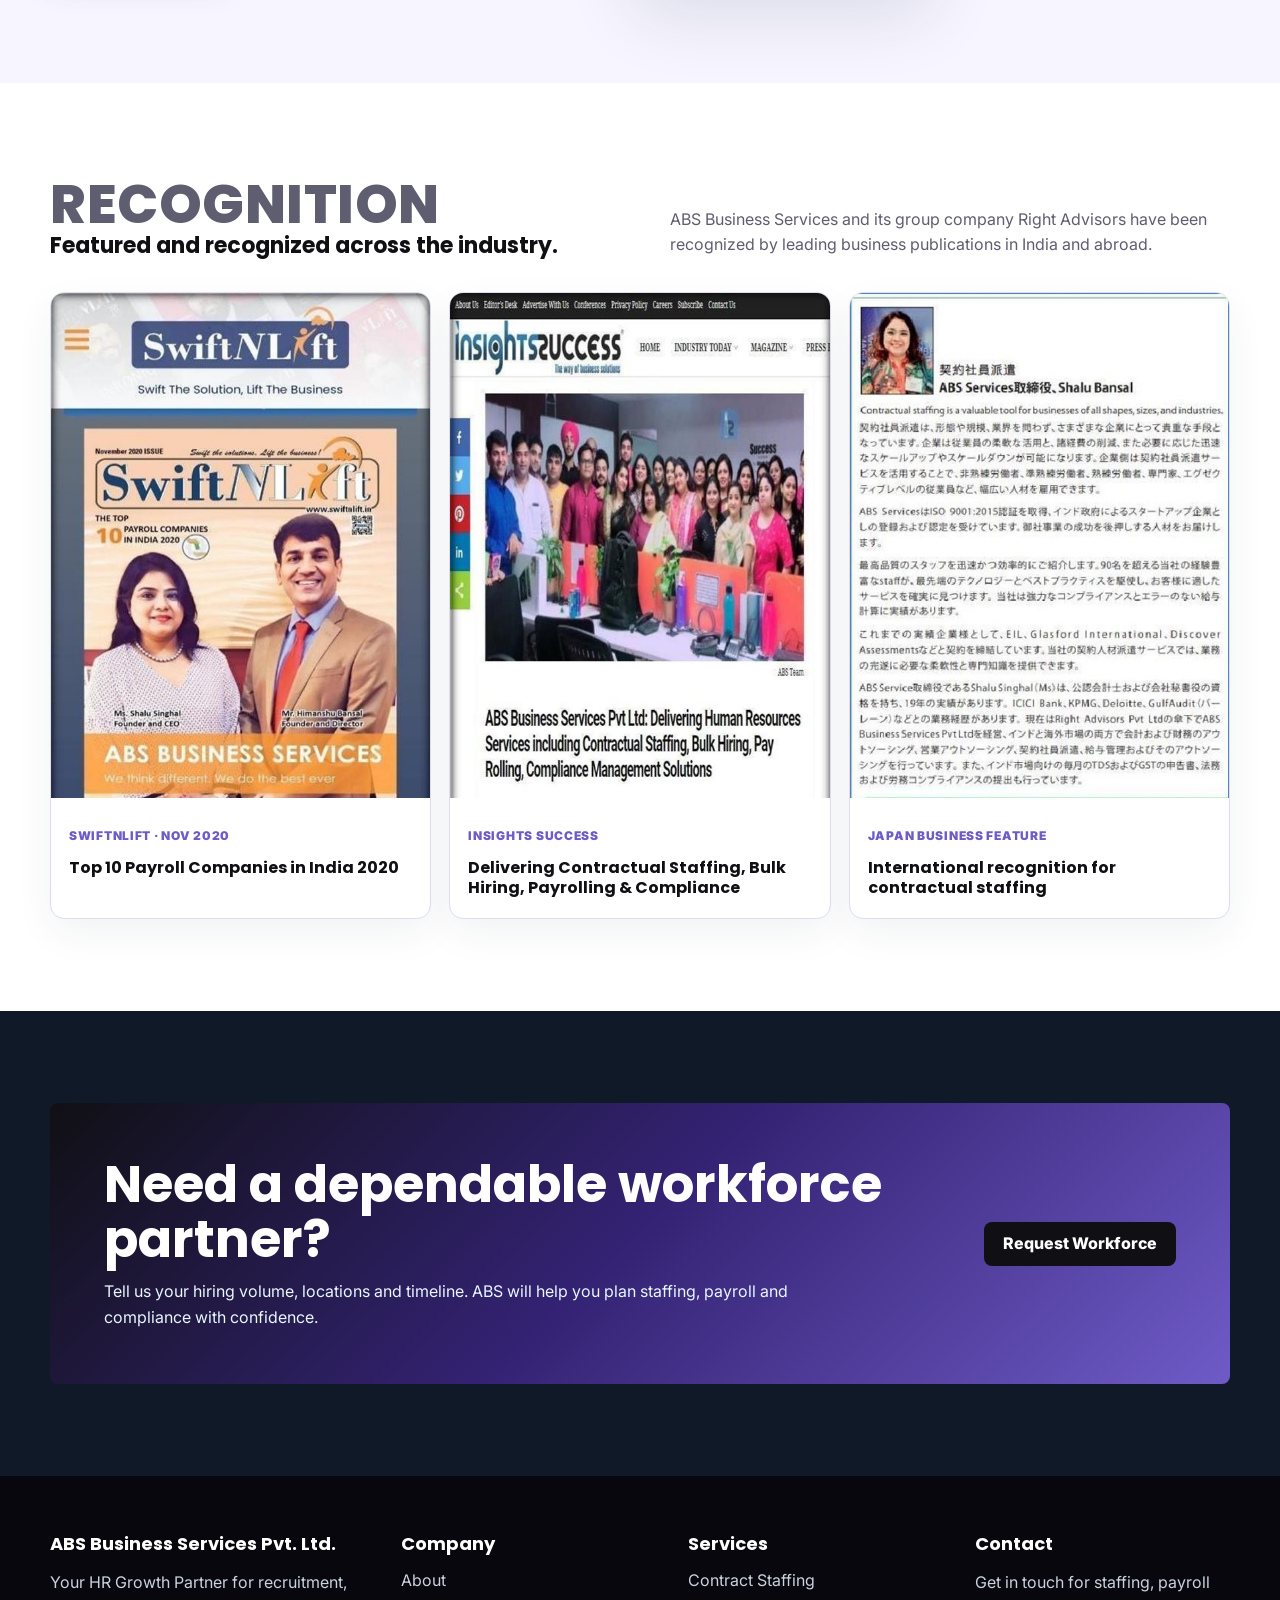
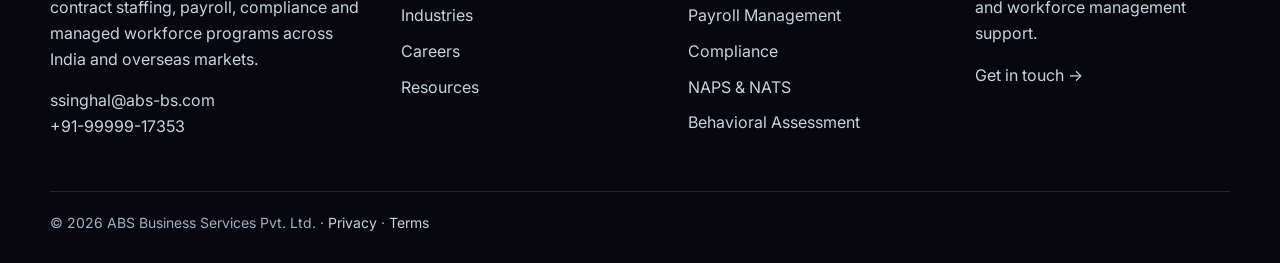
==== commit 24e0a9c0: "updated text size" ====
--- a/index.html
+++ b/index.html
@@ -90,12 +90,12 @@
     <section>
       <div class="container grid-2">
         <article class="card">
-          <p class="eyebrow">Client Voice</p>
+          <h3>Client Voice</h3>
           <p class="testimonial">"ABS brings the consistency enterprise operations need: fast coordination, responsive teams and a clear compliance mindset."</p>
           <p class="muted">Operations Head, Manufacturing Client</p>
         </article>
         <article class="card">
-          <p class="eyebrow">Latest Jobs</p>
+          <h3>Latest Jobs</h3> <br>
           <div class="job-card"><div><h3>HR Executive</h3><p class="muted">Faridabad &middot; Full time &middot; 1-3 years</p></div><a class="btn btn-outline" href="careers.html">Apply</a></div>
           <hr>
           <div class="job-card"><div><h3>Payroll Associate</h3><p class="muted">Delhi NCR &middot; Full time &middot; 2-4 years</p></div><a class="btn btn-outline" href="careers.html">Apply</a></div>
